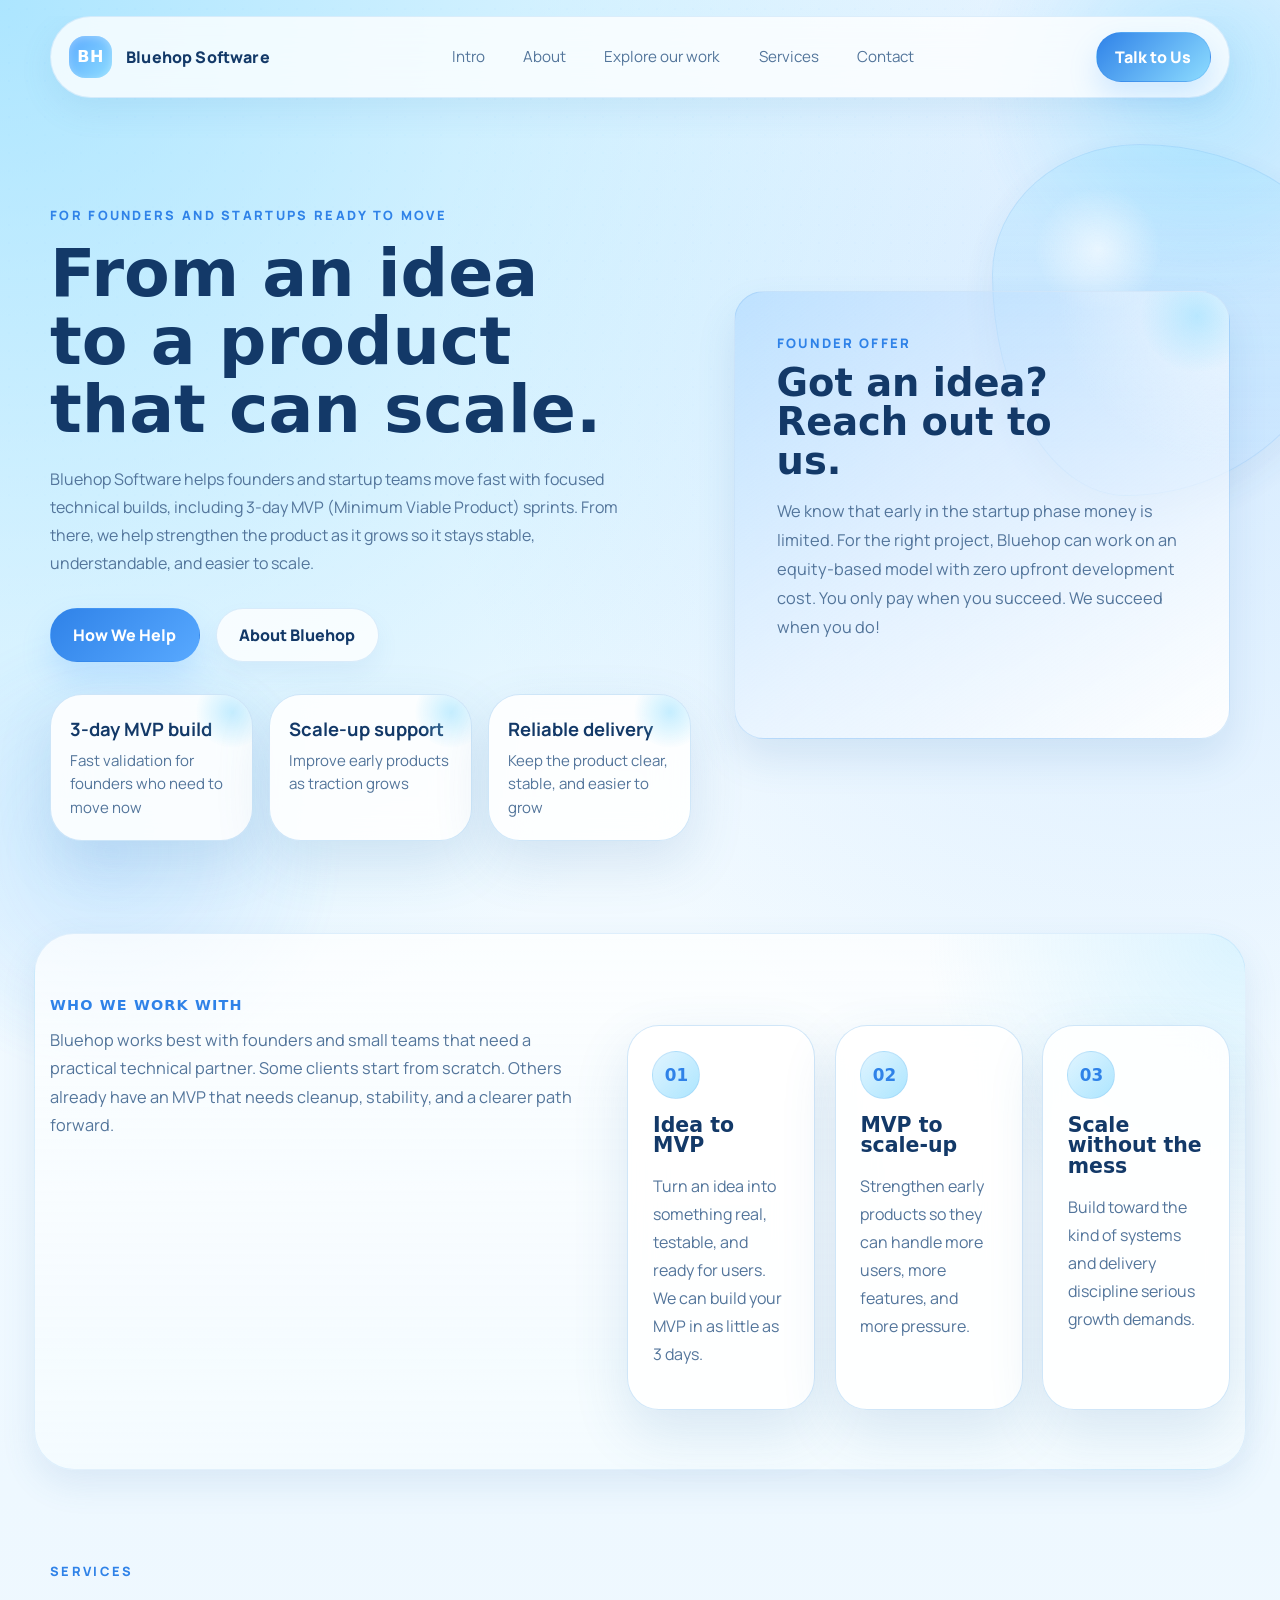
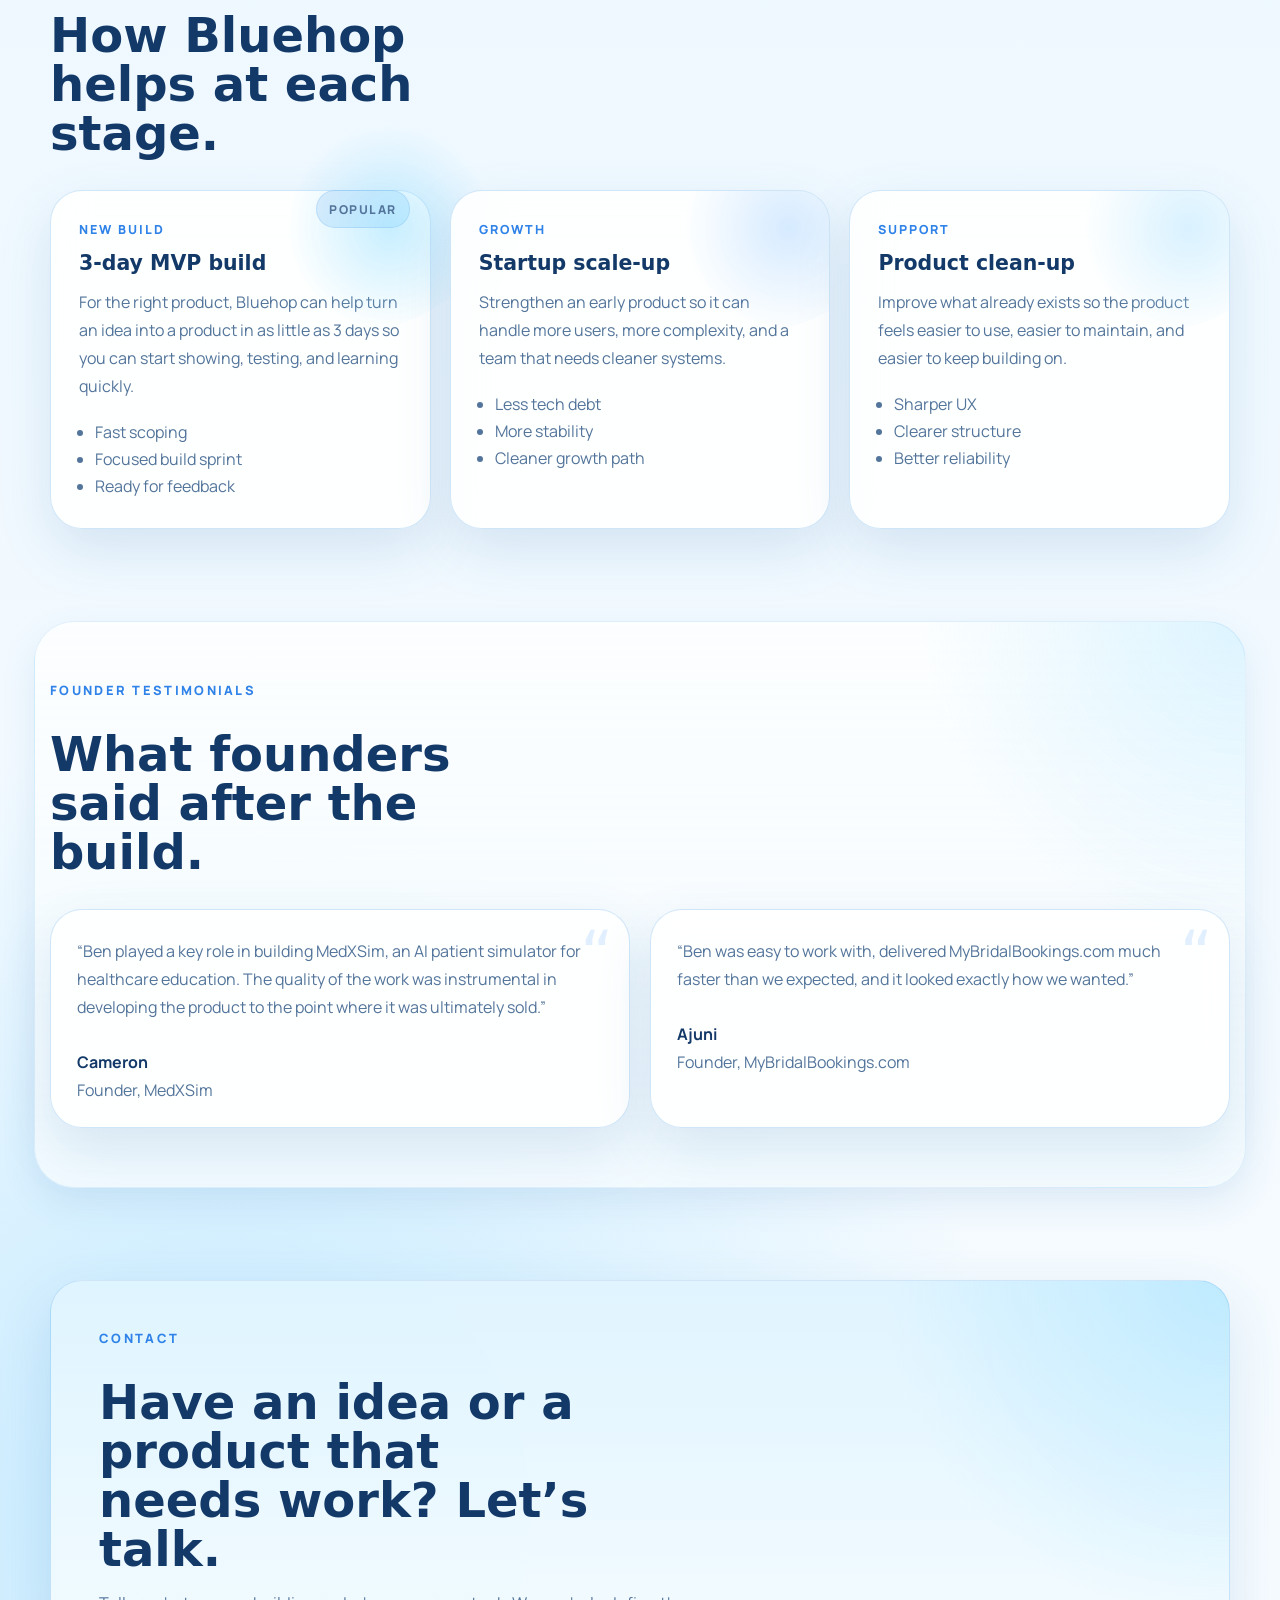
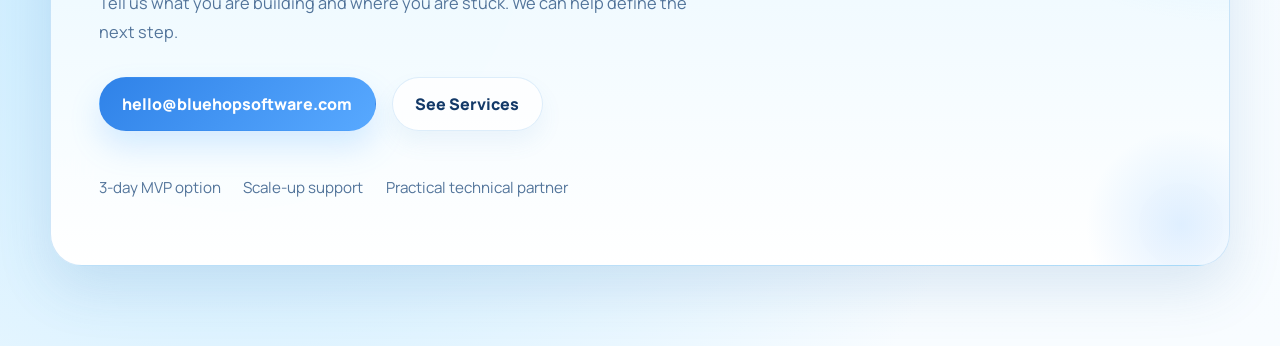
==== index.html @ 86c18bb5 "initial" ====
<!DOCTYPE html>
<html lang="en">
<head>
  <meta charset="UTF-8">
  <meta name="viewport" content="width=device-width, initial-scale=1.0">
  <title>Bluehop Software</title>
  <meta
    name="description"
    content="Bluehop Software builds rapid MVPs, including 3-day MVP builds, and scales startup technology into reliable enterprise products."
  >
  <link rel="preconnect" href="https://fonts.googleapis.com">
  <link rel="preconnect" href="https://fonts.gstatic.com" crossorigin>
  <link
    href="https://fonts.googleapis.com/css2?family=Fredoka:wght@500;600;700&family=Manrope:wght@400;500;600;700;800&display=swap"
    rel="stylesheet"
  >
  <link rel="stylesheet" href="styles.css">
</head>
<body>
  <div class="page-shell">
    <div class="bg-orb bg-orb-a"></div>
    <div class="bg-orb bg-orb-b"></div>
    <div class="bg-grid"></div>

    <header class="site-header">
      <a class="brand" href="index.html#intro" aria-label="Bluehop Software home">
        <span class="brand-mark">BH</span>
        <span class="brand-text">Bluehop Software</span>
      </a>

      <nav class="site-nav" aria-label="Primary">
        <a href="#intro">Intro</a>
        <a href="#about">About</a>
        <a href="testimonials.html">Explore our work</a>
        <a href="#projects">Services</a>
        <a href="#contact">Contact</a>
      </nav>

      <a class="header-cta" href="#contact">Talk to Us</a>
    </header>

    <main>
      <section class="hero section reveal" id="intro">
        <div class="hero-copy">
          <p class="eyebrow">For founders and startups ready to move</p>
          <h1>From an idea to a product that can scale.</h1>
          <p class="hero-text">
            Bluehop Software helps founders and startup teams move fast with focused technical builds,
            including 3-day MVP (Minimum Viable Product) sprints. From there, we help strengthen the
            product as it grows so it stays stable, understandable, and easier to scale.
          </p>

          <div class="hero-actions">
            <a class="button button-primary" href="#projects">How We Help</a>
            <a class="button button-secondary" href="#about">About Bluehop</a>
          </div>

          <div class="hero-metrics" aria-label="Bluehop Software highlights">
            <article>
              <strong>3-day MVP build</strong>
              <span>Fast validation for founders who need to move now</span>
            </article>
            <article>
              <strong>Scale-up support</strong>
              <span>Improve early products as traction grows</span>
            </article>
            <article>
              <strong>Reliable delivery</strong>
              <span>Keep the product clear, stable, and easier to grow</span>
            </article>
          </div>
        </div>

        <div class="hero-panel">
          <aside class="contact-offer hero-offer" aria-label="Founder offer">
            <p class="contact-offer-label">Founder offer</p>
            <h3>Got an idea? Reach out to us.</h3>
            <p class="contact-offer-copy">
              We know that early in the startup phase money is limited. For the right project,
              Bluehop can work on an equity-based model with zero upfront development cost. You
              only pay when you succeed. We succeed when you do!
            </p>
          </aside>
        </div>
      </section>

      <section class="section section-surface reveal" id="about">
        <div class="about-layout">
          <div class="about-copy">
            <p class="about-mini-heading">Who we work with</p>
            <p class="section-copy">
              Bluehop works best with founders and small teams that need a practical technical
              partner. Some clients start from scratch. Others already have an MVP that needs
              cleanup, stability, and a clearer path forward.
            </p>
          </div>

          <div class="about-points">
            <article>
              <span>01</span>
              <h3>Idea to MVP</h3>
              <p>Turn an idea into something real, testable, and ready for users. We can build your MVP in as little as 3 days.</p>
            </article>
            <article>
              <span>02</span>
              <h3>MVP to scale-up</h3>
              <p>Strengthen early products so they can handle more users, more features, and more pressure.</p>
            </article>
            <article>
              <span>03</span>
              <h3>Scale without the mess</h3>
              <p>Build toward the kind of systems and delivery discipline serious growth demands.</p>
            </article>
          </div>
        </div>
      </section>

      <section class="section reveal" id="projects">
        <div class="section-heading">
          <p class="eyebrow">Services</p>
          <h2>How Bluehop helps at each stage.</h2>
        </div>

        <div class="project-grid">
          <article class="project-card project-card-featured">
            <div class="project-accent"></div>
            <p class="service-badge">Popular</p>
            <p class="project-tag">New Build</p>
            <h3>3-day MVP build</h3>
            <p>
              For the right product, Bluehop can help turn an idea into a product in as little as
              3 days so you can start showing, testing, and learning quickly.
            </p>
            <ul>
              <li>Fast scoping</li>
              <li>Focused build sprint</li>
              <li>Ready for feedback</li>
            </ul>
          </article>

          <article class="project-card">
            <div class="project-accent accent-alt"></div>
            <p class="project-tag">Growth</p>
            <h3>Startup scale-up</h3>
            <p>
              Strengthen an early product so it can handle more users, more complexity, and a team
              that needs cleaner systems.
            </p>
            <ul>
              <li>Less tech debt</li>
              <li>More stability</li>
              <li>Cleaner growth path</li>
            </ul>
          </article>

          <article class="project-card">
            <div class="project-accent accent-warm"></div>
            <p class="project-tag">Support</p>
            <h3>Product clean-up</h3>
            <p>
              Improve what already exists so the product feels easier to use, easier to maintain,
              and easier to keep building on.
            </p>
            <ul>
              <li>Sharper UX</li>
              <li>Clearer structure</li>
              <li>Better reliability</li>
            </ul>
          </article>
        </div>
      </section>

      <section class="section section-surface reveal">
        <div class="section-heading">
          <p class="eyebrow">Founder Testimonials</p>
          <h2>What founders said after the build.</h2>
        </div>

        <div class="testimonial-grid testimonial-grid-two">
          <article class="testimonial-card">
            <p>
              “Ben played a key role in building MedXSim, an AI patient simulator for healthcare education. The quality of the work was instrumental in developing the product to the point where it was ultimately sold.”
            </p>
            <div>
              <strong>Cameron</strong>
              <span>Founder, MedXSim</span>
            </div>
          </article>

          <article class="testimonial-card">
            <p>
              “Ben was easy to work with, delivered MyBridalBookings.com much faster than we
              expected, and it looked exactly how we wanted.”
            </p>
            <div>
              <strong>Ajuni</strong>
              <span>Founder, MyBridalBookings.com</span>
            </div>
          </article>
        </div>
      </section>

      <section class="section contact-section reveal" id="contact">
        <div class="contact-panel">
          <div class="section-heading">
            <p class="eyebrow">Contact</p>
            <h2>Have an idea or a product that needs work? Let’s talk.</h2>
            <p class="section-copy">
              Tell us what you are building and where you are stuck. We can help define the next
              step.
            </p>
          </div>

          <div class="contact-actions">
            <a class="button button-primary" href="mailto:hello@bluehopsoftware.com">hello@bluehopsoftware.com</a>
            <a class="button button-secondary" href="#projects">See Services</a>
          </div>

          <div class="contact-meta">
            <p>3-day MVP option</p>
            <p>Scale-up support</p>
            <p>Practical technical partner</p>
          </div>
        </div>
      </section>

    </main>
  </div>

  <script src="script.js"></script>
</body>
</html>
---- styles.css ----
:root {
  --bg: #f4fbff;
  --bg-soft: #e9f6ff;
  --bg-deep: #d7eeff;
  --surface: rgba(255, 255, 255, 0.88);
  --surface-strong: rgba(255, 255, 255, 0.96);
  --surface-border: rgba(119, 181, 235, 0.34);
  --text: #14375f;
  --heading: #133968;
  --muted: #53759b;
  --blue: #58a9ff;
  --blue-strong: #2f82e8;
  --cyan: #8ddcff;
  --sky: #dff4ff;
  --cloud: #fafdff;
  --shadow: 0 22px 54px rgba(64, 125, 181, 0.16);
  --shadow-soft: 0 14px 34px rgba(64, 125, 181, 0.12);
  --radius: 32px;
  --max-width: 1180px;
}

* {
  box-sizing: border-box;
}

html {
  scroll-behavior: smooth;
}

body {
  margin: 0;
  min-width: 320px;
  font-family: "Manrope", sans-serif;
  color: var(--text);
  background:
    radial-gradient(circle at top left, rgba(141, 220, 255, 0.7), transparent 28%),
    radial-gradient(circle at 92% 10%, rgba(88, 169, 255, 0.2), transparent 22%),
    radial-gradient(circle at 18% 88%, rgba(188, 231, 255, 0.9), transparent 24%),
    linear-gradient(180deg, #f7fcff 0%, #eef8ff 42%, #f8fcff 100%);
}

body::before {
  content: "";
  position: fixed;
  inset: 0;
  background-image: radial-gradient(rgba(88, 169, 255, 0.16) 1px, transparent 1px);
  background-size: 18px 18px;
  -webkit-mask-image: linear-gradient(180deg, rgba(0, 0, 0, 0.34), transparent 82%);
  mask-image: linear-gradient(180deg, rgba(0, 0, 0, 0.34), transparent 82%);
  pointer-events: none;
  opacity: 0.45;
}

a {
  color: inherit;
  text-decoration: none;
}

img {
  display: block;
  max-width: 100%;
}

.page-shell {
  position: relative;
  overflow: clip;
}

.bg-orb {
  position: fixed;
  width: 30rem;
  height: 30rem;
  border-radius: 50%;
  filter: blur(8px);
  pointer-events: none;
  opacity: 0.65;
}

.bg-orb-a {
  top: -10rem;
  right: -10rem;
  background: radial-gradient(circle, rgba(141, 220, 255, 0.8), transparent 66%);
}

.bg-orb-b {
  bottom: -12rem;
  left: -8rem;
  background: radial-gradient(circle, rgba(88, 169, 255, 0.28), transparent 68%);
}

.bg-grid {
  position: fixed;
  right: -5vw;
  top: 16vh;
  width: 22rem;
  height: 22rem;
  border-radius: 42% 58% 62% 38% / 37% 41% 59% 63%;
  background:
    radial-gradient(circle at 30% 30%, rgba(255, 255, 255, 0.72), transparent 18%),
    linear-gradient(180deg, rgba(141, 220, 255, 0.34), rgba(88, 169, 255, 0.12));
  border: 1px solid rgba(119, 181, 235, 0.28);
  box-shadow: var(--shadow-soft);
  pointer-events: none;
  opacity: 0.8;
}

.site-header {
  position: sticky;
  top: 0;
  z-index: 20;
  display: flex;
  align-items: center;
  justify-content: space-between;
  gap: 1rem;
  width: min(calc(100% - 2rem), var(--max-width));
  margin: 1rem auto 0;
  padding: 0.95rem 1.15rem;
  background: rgba(255, 255, 255, 0.78);
  border: 1px solid rgba(119, 181, 235, 0.22);
  border-radius: 999px;
  -webkit-backdrop-filter: blur(18px);
  backdrop-filter: blur(18px);
  box-shadow: 0 12px 32px rgba(82, 144, 199, 0.12);
}

.brand {
  display: inline-flex;
  align-items: center;
  gap: 0.9rem;
  min-width: 0;
}

.brand-mark {
  display: inline-grid;
  place-items: center;
  width: 2.65rem;
  height: 2.65rem;
  border-radius: 1rem;
  font-family: ui-sans-serif, system-ui, -apple-system, Segoe UI, Roboto, Helvetica, Arial, sans-serif;
  font-weight: 700;
  letter-spacing: 0.04em;
  color: #fff;
  background: linear-gradient(135deg, var(--blue), var(--cyan));
  box-shadow: inset 0 2px 8px rgba(255, 255, 255, 0.34);
}

.brand-text {
  font-weight: 800;
  color: var(--heading);
  letter-spacing: 0.01em;
}

.site-nav {
  display: flex;
  align-items: center;
  gap: 0.7rem;
  color: var(--muted);
  font-size: 0.95rem;
}

.site-nav a {
  padding: 0.65rem 0.85rem;
  border-radius: 999px;
  transition:
    background 180ms ease,
    color 180ms ease,
    transform 180ms ease;
}

.site-nav a:hover,
.site-nav a.is-active,
.site-nav a:focus-visible {
  color: var(--heading);
  background: rgba(223, 244, 255, 0.92);
  transform: translateY(-1px);
}

.header-cta,
.button {
  display: inline-flex;
  align-items: center;
  justify-content: center;
  gap: 0.5rem;
  border-radius: 999px;
  font-weight: 800;
  transition:
    transform 180ms ease,
    border-color 180ms ease,
    background 180ms ease,
    color 180ms ease,
    box-shadow 180ms ease;
}

.header-cta {
  min-height: 2.95rem;
  padding: 0.8rem 1.15rem;
  color: #fff;
  background: linear-gradient(135deg, var(--blue-strong), var(--cyan));
  border: 1px solid rgba(47, 130, 232, 0.2);
  box-shadow: 0 14px 28px rgba(88, 169, 255, 0.22);
}

.header-cta:hover,
.button:hover,
.header-cta:focus-visible,
.button:focus-visible {
  transform: translateY(-2px);
}

main {
  width: min(calc(100% - 2rem), var(--max-width));
  margin: 0 auto;
  padding: 2rem 0 5rem;
}

.section {
  padding: 4.75rem 0;
}

.section-surface {
  position: relative;
  isolation: isolate;
}

.section-surface::before {
  content: "";
  position: absolute;
  inset: 1rem -1rem;
  z-index: -1;
  border-radius: calc(var(--radius) + 8px);
  background:
    radial-gradient(circle at top right, rgba(141, 220, 255, 0.28), transparent 24%),
    linear-gradient(180deg, rgba(255, 255, 255, 0.72), rgba(244, 251, 255, 0.92));
  border: 1px solid rgba(119, 181, 235, 0.18);
  box-shadow: var(--shadow-soft);
}

.hero {
  display: grid;
  grid-template-columns: minmax(0, 1.12fr) minmax(300px, 0.88fr);
  gap: 2.25rem;
  align-items: center;
}

.eyebrow {
  margin: 0 0 1rem;
  color: var(--blue-strong);
  text-transform: uppercase;
  letter-spacing: 0.18em;
  font-size: 0.8rem;
  font-weight: 800;
}

h1,
h2,
h3 {
  margin: 0;
  font-family: ui-sans-serif, system-ui, -apple-system, Segoe UI, Roboto, Helvetica, Arial, sans-serif;
  color: var(--heading);
  line-height: 1.02;
}

h1 {
  max-width: 12ch;
  font-size: clamp(2.35rem, 5.2vw, 4.35rem);
}

h2 {
  max-width: 15ch;
  font-size: clamp(1.8rem, 3.8vw, 3rem);
}

h3 {
  font-size: 1.28rem;
}

.hero-text,
.section-copy,
.project-card p,
.testimonial-card p,
.about-points p,
.contact-meta p {
  color: var(--muted);
  line-height: 1.75;
}

.hero-text {
  max-width: 60ch;
  margin: 1.35rem 0 0;
  font-size: 1rem;
}

.section-copy {
  max-width: 60ch;
  margin: 0;
  font-size: 1.02rem;
}

.hero-actions,
.contact-actions {
  display: flex;
  flex-wrap: wrap;
  gap: 1rem;
  margin-top: 1.9rem;
}

.button {
  min-height: 3.35rem;
  padding: 0.95rem 1.4rem;
  border: 1px solid transparent;
}

.button-primary {
  color: #fff;
  background: linear-gradient(135deg, var(--blue-strong), var(--blue));
  box-shadow: 0 16px 30px rgba(88, 169, 255, 0.22);
}

.button-secondary {
  color: var(--heading);
  border-color: rgba(119, 181, 235, 0.24);
  background: rgba(255, 255, 255, 0.78);
  box-shadow: 0 12px 22px rgba(82, 144, 199, 0.08);
}

.hero-metrics {
  display: grid;
  grid-template-columns: repeat(3, minmax(0, 1fr));
  gap: 1rem;
  margin-top: 2rem;
}

.hero-metrics article,
.project-card,
.testimonial-card,
.about-points article,
.contact-panel {
  background: var(--surface);
  border: 1px solid var(--surface-border);
  border-radius: var(--radius);
  -webkit-backdrop-filter: blur(18px);
  backdrop-filter: blur(18px);
  box-shadow: var(--shadow);
}

.hero-metrics article {
  position: relative;
  padding: 1.3rem 1.2rem;
  overflow: hidden;
}

.hero-metrics article::before {
  content: "";
  position: absolute;
  top: -1.2rem;
  right: -1rem;
  width: 4.5rem;
  height: 4.5rem;
  border-radius: 50%;
  background: radial-gradient(circle, rgba(141, 220, 255, 0.5), transparent 72%);
}

.hero-metrics strong {
  display: block;
  margin-bottom: 0.45rem;
  color: var(--heading);
  font-size: 1.15rem;
}

.hero-metrics span {
  position: relative;
  z-index: 1;
  color: var(--muted);
  font-size: 0.94rem;
  line-height: 1.55;
}

.hero-panel {
  position: relative;
  display: grid;
  align-items: center;
}

.project-tag {
  margin: 0 0 0.7rem;
  color: var(--blue-strong);
  font-size: 0.78rem;
  font-weight: 800;
  letter-spacing: 0.16em;
  text-transform: uppercase;
}

.service-badge {
  position: absolute;
  top: -0.95rem;
  right: 1.2rem;
  z-index: 2;
  display: inline-flex;
  align-items: center;
  padding: 0.45rem 0.8rem;
  border-radius: 999px;
  background: linear-gradient(135deg, rgba(47, 130, 232, 0.14), rgba(141, 220, 255, 0.34));
  border: 1px solid rgba(119, 181, 235, 0.28);
  color: var(--blue-strong);
  font-size: 0.76rem;
  font-weight: 800;
  letter-spacing: 0.12em;
  text-transform: uppercase;
}

.section-heading {
  display: grid;
  gap: 0.95rem;
}

.subpage-hero {
  min-height: auto;
  padding-top: 4.5rem;
}

.sector-grid,
.testimonial-grid,
.project-grid,
.about-points {
  display: grid;
  gap: 1.2rem;
  margin-top: 2rem;
}

.sector-grid {
  grid-template-columns: repeat(2, minmax(0, 1fr));
}

.testimonial-grid {
  grid-template-columns: repeat(3, minmax(0, 1fr));
}

.testimonial-grid-two {
  grid-template-columns: repeat(2, minmax(0, 1fr));
}

.sector-card,
.testimonial-card {
  position: relative;
  padding: 1.65rem;
  min-height: 100%;
}

.sector-card {
  background: var(--surface);
  border: 1px solid var(--surface-border);
  border-radius: var(--radius);
  -webkit-backdrop-filter: blur(18px);
  backdrop-filter: blur(18px);
  box-shadow: var(--shadow);
}

.sector-card p {
  margin: 0.85rem 0 0;
  color: var(--muted);
  line-height: 1.7;
}

.sector-card h3 {
  color: var(--heading);
}

.h1_t {
  margin: 0;
  max-width: none;
  font-family: ui-sans-serif, system-ui, -apple-system, Segoe UI, Roboto, Helvetica, Arial, sans-serif;
  color: var(--heading);
  line-height: 1.02;
}

.testimonial-card::before {
  content: "“";
  position: absolute;
  top: 0.75rem;
  right: 1rem;
  font-family: ui-sans-serif, system-ui, -apple-system, Segoe UI, Roboto, Helvetica, Arial, sans-serif;
  font-size: 4rem;
  line-height: 1;
  color: rgba(88, 169, 255, 0.18);
}

.testimonial-card.featured {
  background:
    radial-gradient(circle at top right, rgba(141, 220, 255, 0.3), transparent 28%),
    linear-gradient(180deg, rgba(223, 244, 255, 0.96), rgba(255, 255, 255, 0.96));
}

.testimonial-card p {
  margin: 0 0 1.9rem;
  font-size: 1rem;
}

.testimonial-card strong,
.project-card h3,
.about-points h3 {
  display: block;
  margin-bottom: 0.35rem;
  color: var(--heading);
}

.testimonial-card span {
  color: var(--muted);
}

.project-grid {
  grid-template-columns: repeat(3, minmax(0, 1fr));
}

.partner-cloud {
  display: flex;
  flex-wrap: wrap;
  gap: 0.9rem;
  margin-top: 2rem;
}

.partner-chip {
  display: inline-flex;
  align-items: center;
  min-height: 3rem;
  padding: 0.85rem 1.1rem;
  border-radius: 999px;
  background: rgba(255, 255, 255, 0.92);
  border: 1px solid rgba(119, 181, 235, 0.22);
  box-shadow: var(--shadow-soft);
  color: var(--heading);
  font-weight: 700;
}

.project-card {
  position: relative;
  padding: 1.75rem;
  overflow: hidden;
  transition:
    transform 220ms ease,
  box-shadow 220ms ease;
}

.project-card-featured {
  overflow: visible;
}

.project-card:hover {
  transform: translateY(-4px);
  box-shadow: 0 28px 56px rgba(64, 125, 181, 0.18);
}

.project-accent {
  position: absolute;
  inset: -20% auto auto 62%;
  width: 13rem;
  height: 13rem;
  border-radius: 46% 54% 69% 31% / 41% 39% 61% 59%;
  background: radial-gradient(circle, rgba(141, 220, 255, 0.48), transparent 70%);
  pointer-events: none;
}

.project-accent.accent-alt {
  background: radial-gradient(circle, rgba(88, 169, 255, 0.24), transparent 72%);
}

.project-accent.accent-warm {
  background: radial-gradient(circle, rgba(188, 231, 255, 0.56), transparent 72%);
}

.project-card p {
  margin: 0.9rem 0 0;
}

.project-card .project-tag {
  margin: 0 0 0.75rem;
  color: var(--blue-strong);
}

.project-card ul {
  margin: 1.15rem 0 0;
  padding-left: 1rem;
  color: var(--muted);
  line-height: 1.7;
}

.about-layout {
  display: grid;
  grid-template-columns: minmax(0, 0.95fr) minmax(0, 1.05fr);
  gap: 2rem;
  align-items: start;
}

.about-copy {
  padding-top: 0.25rem;
}

.about-mini-heading {
  margin: 0 0 0.8rem;
  font-family: ui-sans-serif, system-ui, -apple-system, Segoe UI, Roboto, Helvetica, Arial, sans-serif;
  font-size: 0.9rem;
  font-weight: 600;
  letter-spacing: 0.08em;
  text-transform: uppercase;
  color: var(--blue-strong);
}

.about-points {
  grid-template-columns: repeat(3, minmax(0, 1fr));
}

.about-points article {
  padding: 1.55rem;
}

.about-points span {
  display: inline-grid;
  place-items: center;
  width: 3rem;
  height: 3rem;
  margin-bottom: 1rem;
  border-radius: 50%;
  background: linear-gradient(135deg, rgba(223, 244, 255, 0.96), rgba(141, 220, 255, 0.72));
  border: 1px solid rgba(119, 181, 235, 0.24);
  color: var(--blue-strong);
  font-family: ui-sans-serif, system-ui, -apple-system, Segoe UI, Roboto, Helvetica, Arial, sans-serif;
  font-size: 1.05rem;
  font-weight: 700;
}

.contact-section {
  padding-bottom: 0;
}

.contact-panel {
  position: relative;
  padding: clamp(1.8rem, 4vw, 3rem);
  overflow: hidden;
  background:
    radial-gradient(circle at top right, rgba(141, 220, 255, 0.4), transparent 26%),
    linear-gradient(180deg, rgba(223, 244, 255, 0.98), rgba(255, 255, 255, 0.98));
}

.contact-panel::after {
  content: "";
  position: absolute;
  right: -3rem;
  bottom: -3.5rem;
  width: 12rem;
  height: 12rem;
  border-radius: 50%;
  background: radial-gradient(circle, rgba(88, 169, 255, 0.18), transparent 70%);
  pointer-events: none;
}

.contact-offer {
  position: relative;
  padding: 1.45rem;
  border-radius: 30px;
  background:
    radial-gradient(circle at top right, rgba(255, 255, 255, 0.55), transparent 26%),
    linear-gradient(145deg, rgba(88, 169, 255, 0.2), rgba(255, 255, 255, 0.94));
  border: 1px solid rgba(119, 181, 235, 0.28);
  box-shadow: 0 20px 38px rgba(64, 125, 181, 0.14);
  overflow: hidden;
  animation: offerFloat 4.8s ease-in-out infinite;
}

.hero-offer {
  width: 100%;
  max-width: 31rem;
  min-height: 28rem;
  margin: 0 0 1rem auto;
  padding: clamp(1.8rem, 4vw, 2.6rem);
  display: grid;
  align-content: start;
}

.contact-offer::before {
  content: "";
  position: absolute;
  top: -2rem;
  right: -1.5rem;
  width: 7rem;
  height: 7rem;
  border-radius: 50%;
  background: radial-gradient(circle, rgba(141, 220, 255, 0.5), transparent 72%);
}

.contact-offer-label {
  margin: 0 0 0.7rem;
  color: var(--blue-strong);
  font-size: 0.82rem;
  font-weight: 800;
  letter-spacing: 0.16em;
  text-transform: uppercase;
}

.contact-offer h3 {
  max-width: 11ch;
  margin-bottom: 1rem;
  font-size: clamp(1.8rem, 3.2vw, 2.4rem);
}

.contact-offer-copy {
  position: relative;
  margin: 0;
  color: var(--muted);
  font-size: 1.02rem;
  line-height: 1.78;
}

.contact-meta {
  display: flex;
  flex-wrap: wrap;
  gap: 1rem 1.4rem;
  margin-top: 1.8rem;
  color: var(--muted);
  font-size: 0.95rem;
}

@keyframes offerFloat {
  0%,
  100% {
    transform: translateY(0);
  }

  50% {
    transform: translateY(-6px);
  }
}

.reveal {
  opacity: 0;
  transform: translateY(22px);
  transition:
    opacity 650ms ease,
    transform 650ms ease;
}

.reveal.is-visible {
  opacity: 1;
  transform: translateY(0);
}

@media (max-width: 1080px) {
  .site-header {
    border-radius: 30px;
    flex-wrap: wrap;
  }

  .header-cta {
    display: none;
  }

  .site-nav {
    order: 3;
    width: 100%;
    overflow-x: auto;
    padding-bottom: 0.2rem;
    white-space: nowrap;
  }

  .hero,
  .about-layout,
  .sector-grid,
  .testimonial-grid,
  .project-grid,
  .about-points {
    grid-template-columns: 1fr;
  }

  .hero {
    min-height: auto;
    padding-top: 2rem;
  }

  .hero-panel {
    max-width: 42rem;
    padding-left: 0;
  }

  .testimonial-card.featured {
    transform: none;
  }

  h1,
  h2 {
    max-width: none;
  }
}

@media (max-width: 720px) {
  main {
    width: min(calc(100% - 1.2rem), var(--max-width));
    padding-top: 1rem;
  }

  .site-header {
    width: min(calc(100% - 1.2rem), var(--max-width));
    padding: 0.9rem 1rem;
  }

  .site-nav {
    font-size: 0.88rem;
    gap: 0.45rem;
  }

  .brand-text {
    font-size: 0.95rem;
  }

  .section {
    padding: 3.8rem 0;
  }

  .contact-meta {
    display: grid;
    grid-template-columns: 1fr;
  }

  .hero-actions,
  .contact-actions {
    flex-direction: column;
  }

  .button {
    width: 100%;
  }

  .hero-offer {
    min-height: auto;
    margin-right: 0;
  }

  .bg-grid {
    opacity: 0.45;
    width: 14rem;
    height: 14rem;
  }

  .section-surface::before {
    inset: 0.3rem -0.1rem;
  }
}

@media (prefers-reduced-motion: reduce) {
  html {
    scroll-behavior: auto;
  }

  *,
  *::before,
  *::after {
    animation: none !important;
    transition: none !important;
  }

  .reveal {
    opacity: 1;
    transform: none;
  }
}
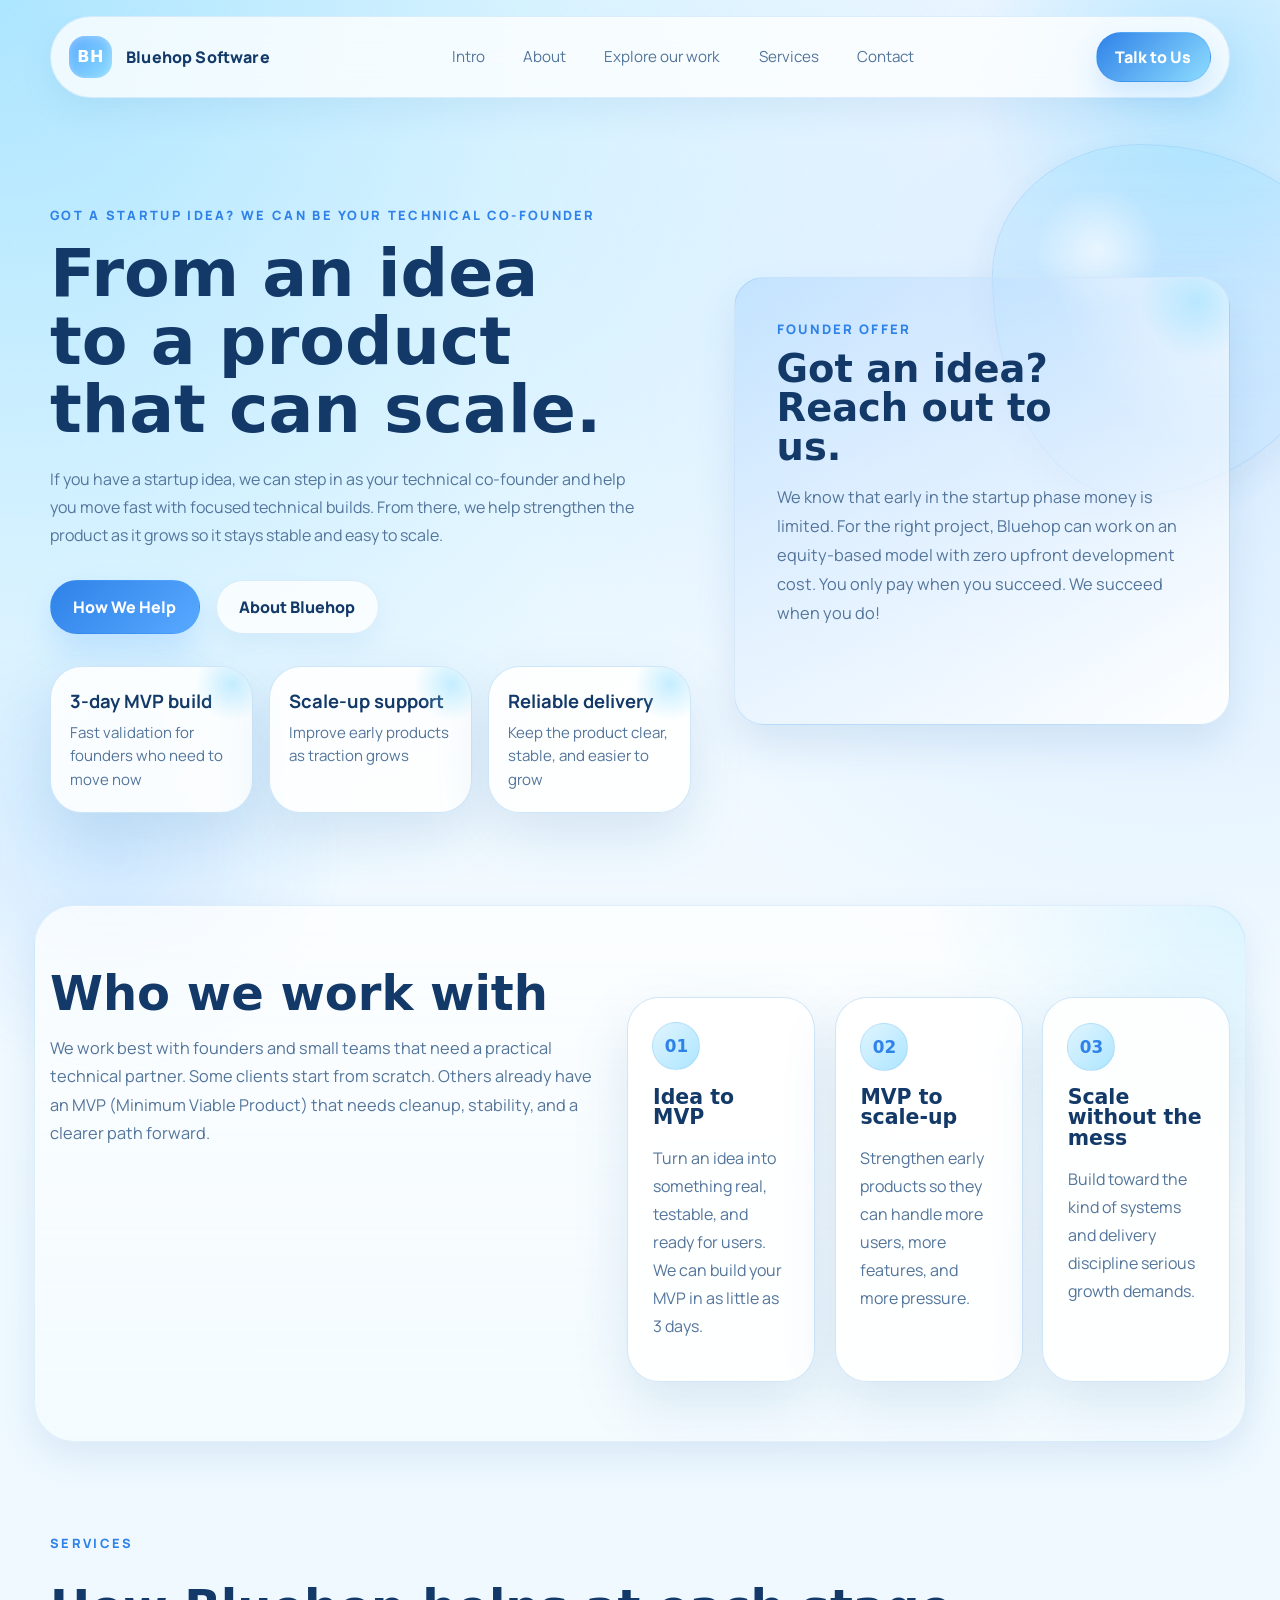
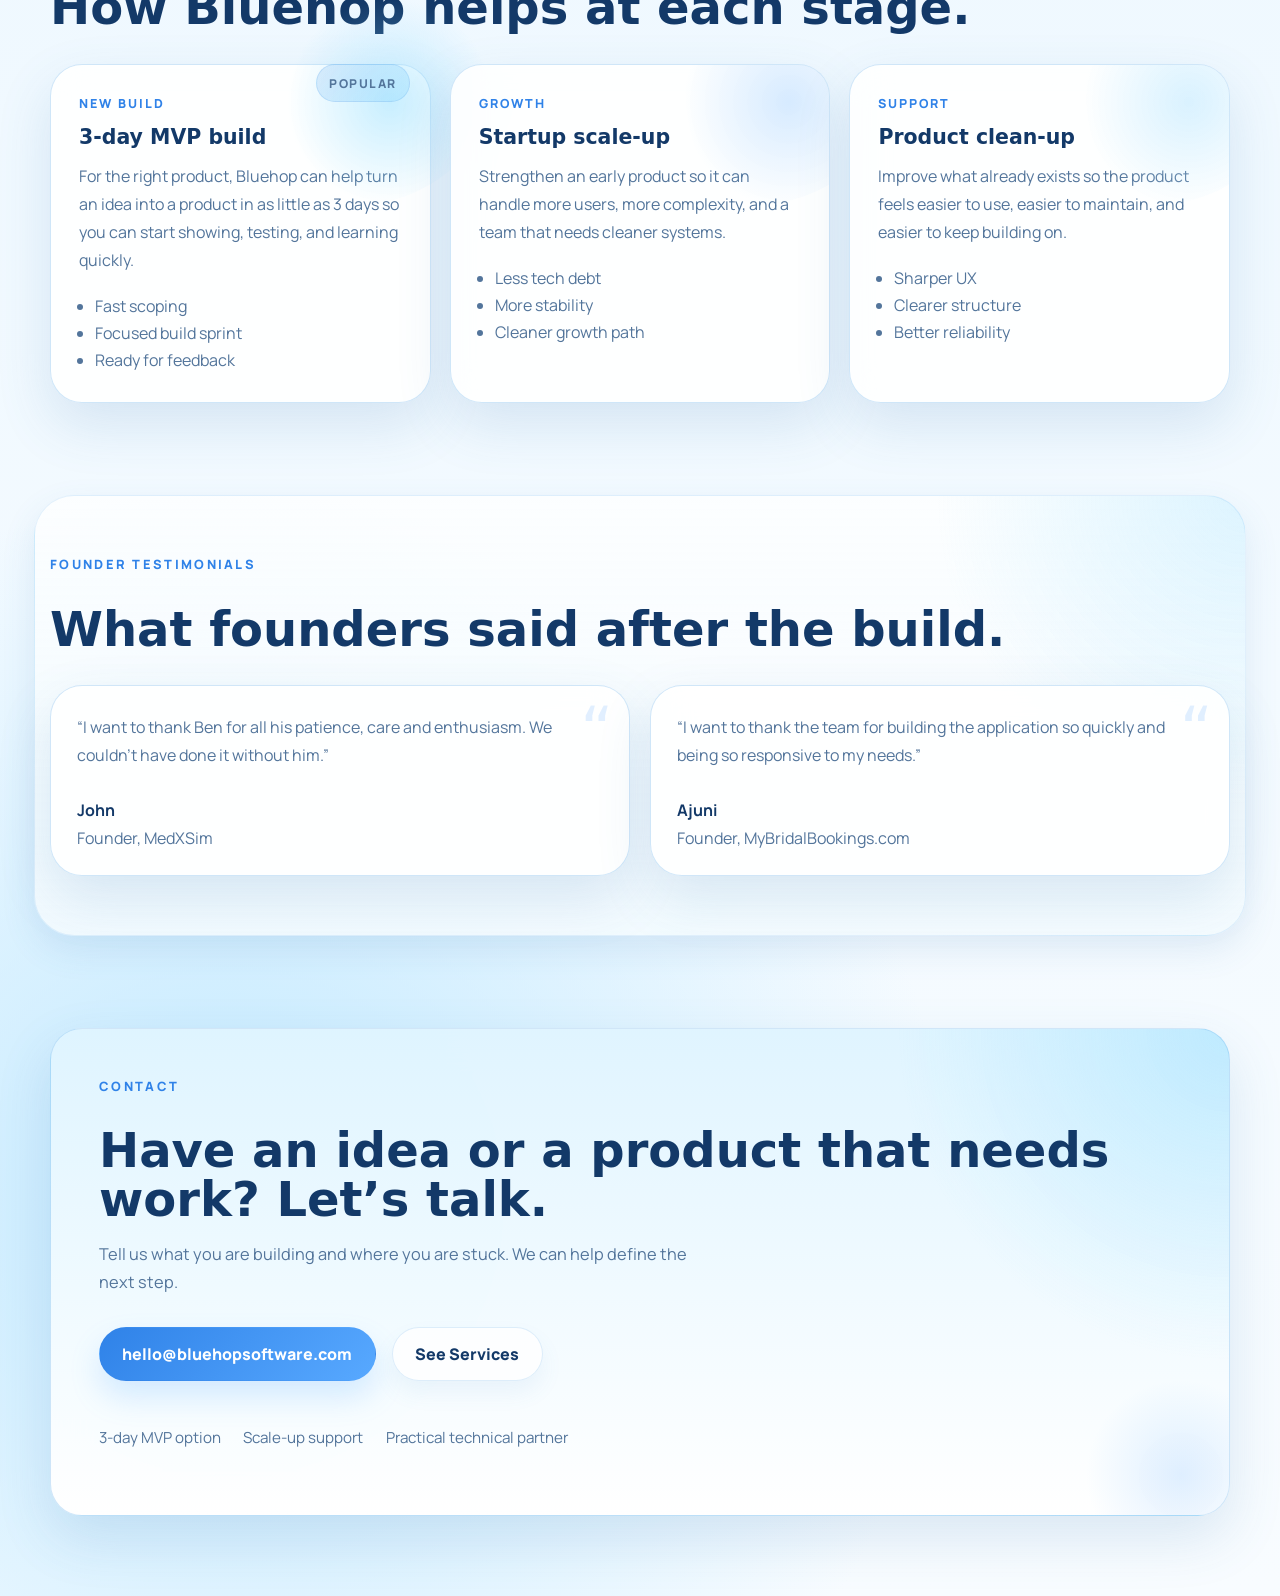
==== commit ef1a54f6: "new version" ====
--- a/index.html
+++ b/index.html
@@ -42,12 +42,12 @@
     <main>
       <section class="hero section reveal" id="intro">
         <div class="hero-copy">
-          <p class="eyebrow">For founders and startups ready to move</p>
+          <p class="eyebrow">Got a startup idea? We can be your technical co-founder</p>
           <h1>From an idea to a product that can scale.</h1>
           <p class="hero-text">
-            Bluehop Software helps founders and startup teams move fast with focused technical builds,
-            including 3-day MVP (Minimum Viable Product) sprints. From there, we help strengthen the
-            product as it grows so it stays stable, understandable, and easier to scale.
+            If you have a startup idea, we can step in as your technical co-founder and help
+            you move fast with focused technical builds. From there, we help strengthen the
+            product as it grows so it stays stable and easy to scale.
           </p>
 
           <div class="hero-actions">
@@ -87,10 +87,10 @@
       <section class="section section-surface reveal" id="about">
         <div class="about-layout">
           <div class="about-copy">
-            <p class="about-mini-heading">Who we work with</p>
+            <h2 class="h2_wide about-mini-heading">Who we work with</h2>
             <p class="section-copy">
-              Bluehop works best with founders and small teams that need a practical technical
-              partner. Some clients start from scratch. Others already have an MVP that needs
+              We work best with founders and small teams that need a practical technical
+              partner. Some clients start from scratch. Others already have an MVP (Minimum Viable Product) that needs
               cleanup, stability, and a clearer path forward.
             </p>
           </div>
@@ -118,7 +118,7 @@
       <section class="section reveal" id="projects">
         <div class="section-heading">
           <p class="eyebrow">Services</p>
-          <h2>How Bluehop helps at each stage.</h2>
+          <h2 class="h2_wide">How Bluehop helps at each stage.</h2>
         </div>
 
         <div class="project-grid">
@@ -173,24 +173,24 @@
       <section class="section section-surface reveal">
         <div class="section-heading">
           <p class="eyebrow">Founder Testimonials</p>
-          <h2>What founders said after the build.</h2>
+          <h2 class="h2_wide">What founders said after the build.</h2>
         </div>
 
         <div class="testimonial-grid testimonial-grid-two">
           <article class="testimonial-card">
             <p>
-              “Ben played a key role in building MedXSim, an AI patient simulator for healthcare education. The quality of the work was instrumental in developing the product to the point where it was ultimately sold.”
+              “I want to thank Ben for all his patience, care and enthusiasm.
+              We couldn't have done it without him.”
             </p>
             <div>
-              <strong>Cameron</strong>
+              <strong>John</strong>
               <span>Founder, MedXSim</span>
             </div>
           </article>
 
           <article class="testimonial-card">
             <p>
-              “Ben was easy to work with, delivered MyBridalBookings.com much faster than we
-              expected, and it looked exactly how we wanted.”
+              “I want to thank the team for building the application so quickly and being so responsive to my needs.”
             </p>
             <div>
               <strong>Ajuni</strong>
@@ -204,7 +204,7 @@
         <div class="contact-panel">
           <div class="section-heading">
             <p class="eyebrow">Contact</p>
-            <h2>Have an idea or a product that needs work? Let’s talk.</h2>
+            <h2 class="h2_wide">Have an idea or a product that needs work? Let’s talk.</h2>
             <p class="section-copy">
               Tell us what you are building and where you are stuck. We can help define the next
               step.
--- a/styles.css
+++ b/styles.css
@@ -473,6 +473,10 @@
   line-height: 1.02;
 }
 
+.h2_wide {
+  max-width: none;
+}
+
 .testimonial-card::before {
   content: "“";
   position: absolute;
@@ -595,13 +599,7 @@
 }
 
 .about-mini-heading {
-  margin: 0 0 0.8rem;
-  font-family: ui-sans-serif, system-ui, -apple-system, Segoe UI, Roboto, Helvetica, Arial, sans-serif;
-  font-size: 0.9rem;
-  font-weight: 600;
-  letter-spacing: 0.08em;
-  text-transform: uppercase;
-  color: var(--blue-strong);
+  margin: 0 0 1rem;
 }
 
 .about-points {
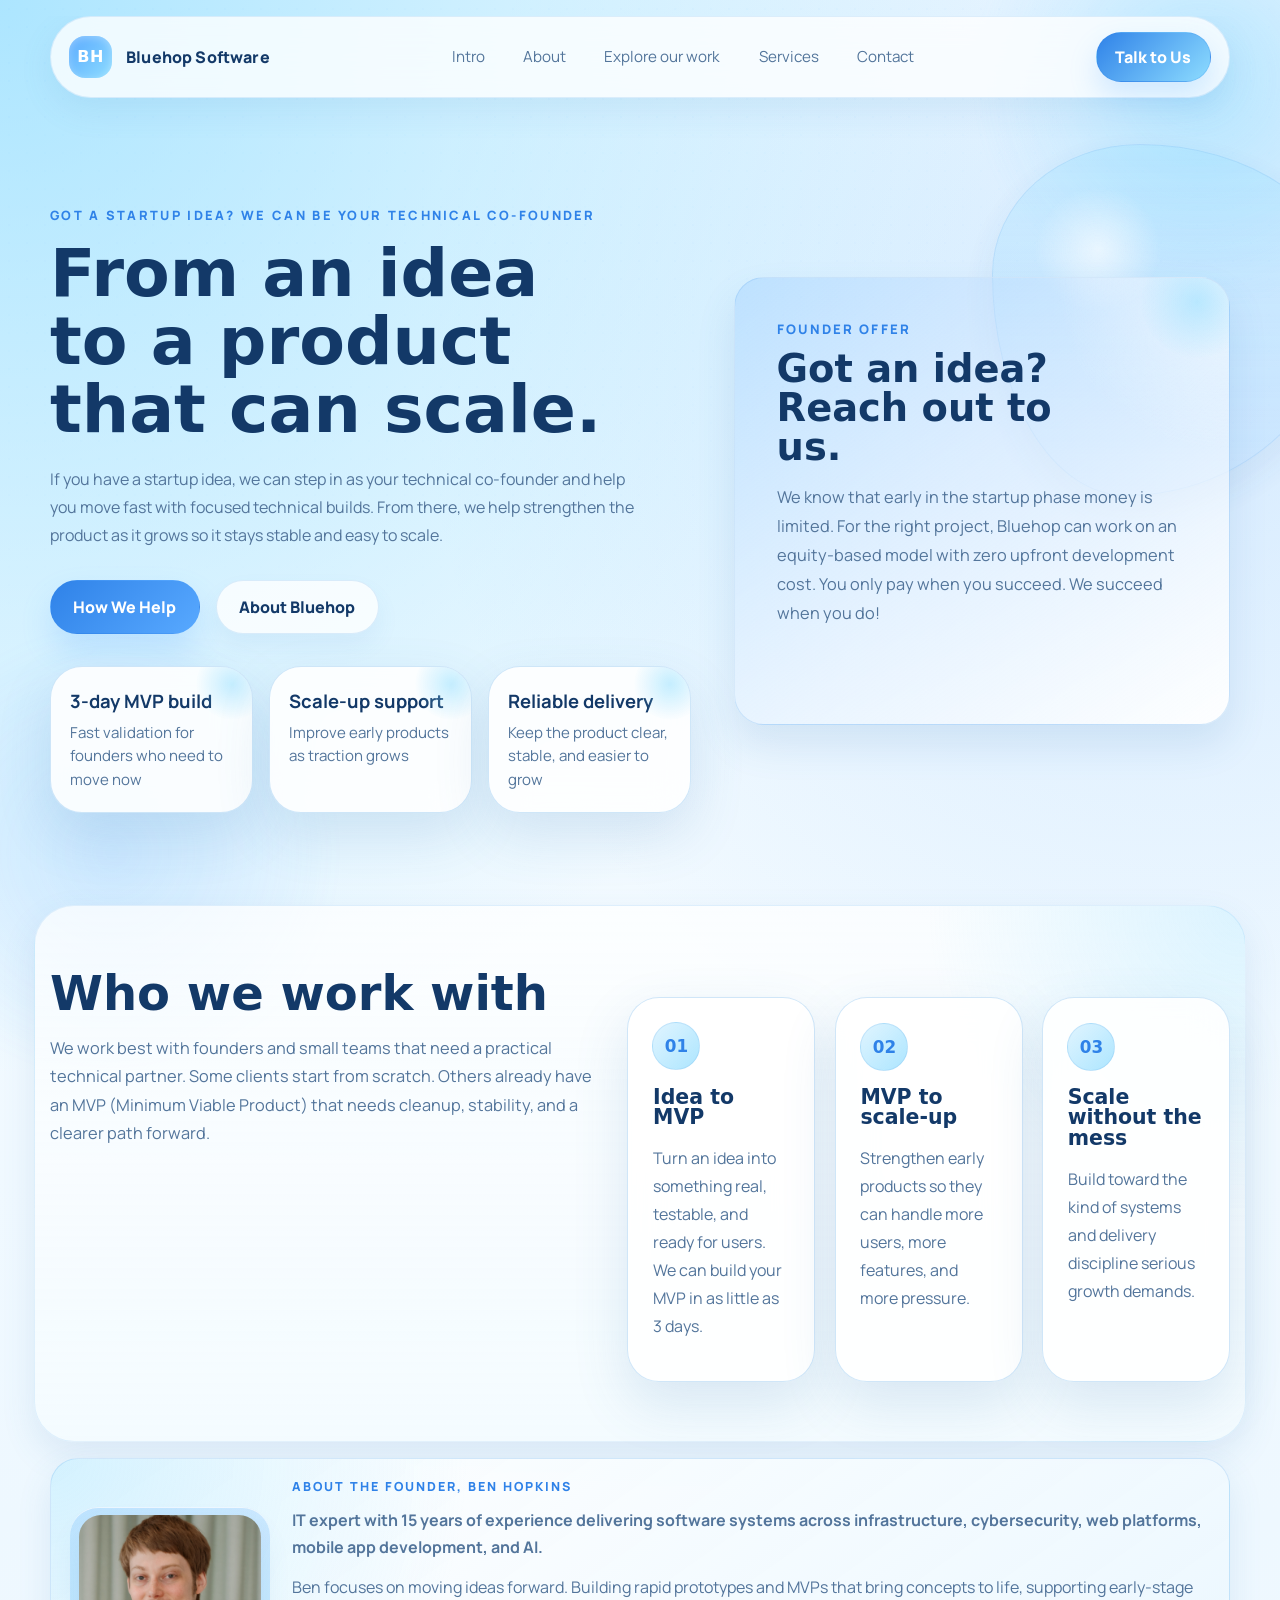
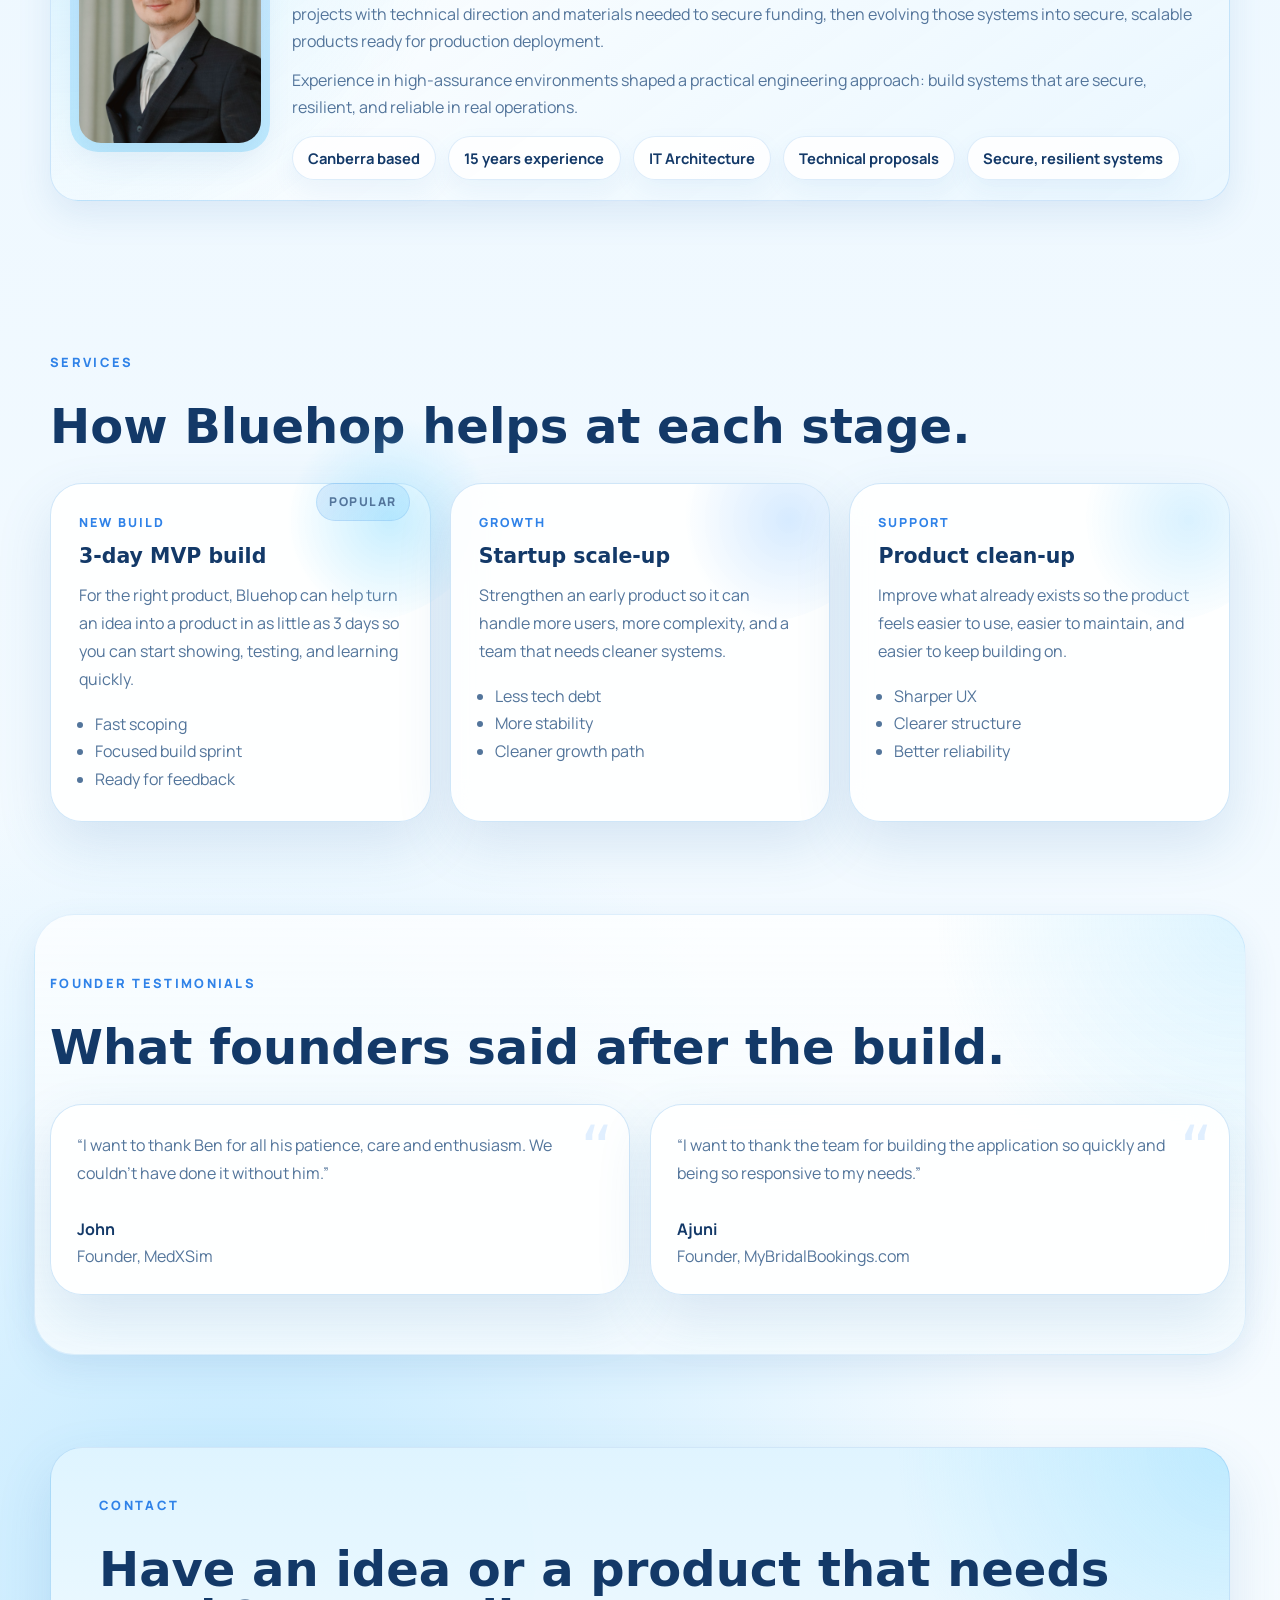
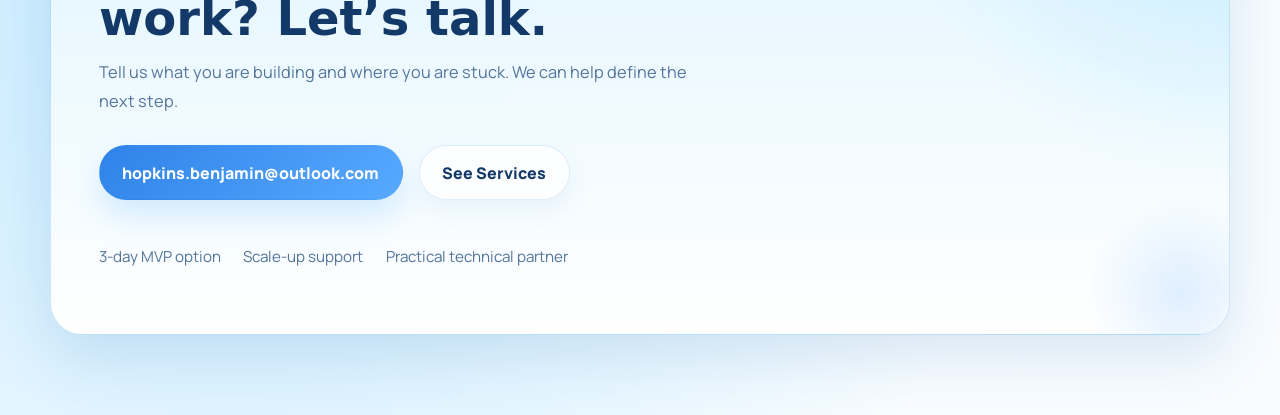
==== commit 5f0bd876: "profle pic" ====
--- a/index.html
+++ b/index.html
@@ -115,6 +115,42 @@
         </div>
       </section>
 
+      <section class="section reveal founder-section" aria-label="About the founder">
+        <article class="founder-tile">
+          <div class="founder-photo">
+            <img class="founder-photo-image" src="founder.png" alt="Portrait of the founder">
+          </div>
+
+          <div class="founder-bio">
+            <p class="founder-kicker">About the founder, Ben Hopkins</p>
+            <p class="founder-summary">
+              <strong>IT expert with 15 years of experience delivering software
+              systems across infrastructure, cybersecurity, web
+              platforms, mobile app development, and AI.
+            </p></strong>
+            <p class="founder-summary">
+              Ben focuses on moving ideas forward. Building rapid prototypes and MVPs
+              that bring concepts to life, supporting early-stage projects with technical
+              direction and materials needed to secure funding, then evolving those systems
+              into secure, scalable products ready for production deployment.
+            </p>
+            <p class="founder-summary">
+              Experience in high-assurance environments shaped a practical engineering
+              approach: build systems that are secure, resilient, and reliable in real
+              operations.
+            </p>
+
+            <ul class="founder-points">
+              <li>Canberra based</li>
+              <li>15 years experience</li>
+              <li>IT Architecture</li>
+              <li>Technical proposals</li>
+              <li>Secure, resilient systems</li>
+            </ul>
+          </div>
+        </article>
+      </section>
+
       <section class="section reveal" id="projects">
         <div class="section-heading">
           <p class="eyebrow">Services</p>
@@ -212,7 +248,7 @@
           </div>
 
           <div class="contact-actions">
-            <a class="button button-primary" href="mailto:hello@bluehopsoftware.com">hello@bluehopsoftware.com</a>
+            <a class="button button-primary" href="mailto:hopkins.benjamin@outlook.com">hopkins.benjamin@outlook.com</a>
             <a class="button button-secondary" href="#projects">See Services</a>
           </div>
 
--- a/styles.css
+++ b/styles.css
@@ -242,6 +242,96 @@
   align-items: center;
 }
 
+.founder-tile {
+  display: grid;
+  grid-template-columns: minmax(150px, 200px) minmax(0, 1fr);
+  gap: 1.35rem;
+  align-items: center;
+  margin: 0;
+  padding: 1.2rem;
+  background:
+    radial-gradient(circle at top left, rgba(141, 220, 255, 0.38), transparent 34%),
+    linear-gradient(145deg, rgba(255, 255, 255, 0.98), rgba(233, 246, 255, 0.9));
+  border: 1px solid rgba(119, 181, 235, 0.28);
+  border-radius: calc(var(--radius) - 4px);
+  box-shadow: var(--shadow-soft);
+}
+
+.founder-section {
+  padding-top: 0;
+}
+
+.founder-photo {
+  min-height: 12.5rem;
+  padding: 0.55rem;
+  border-radius: 28px;
+  background: linear-gradient(180deg, rgba(88, 169, 255, 0.2), rgba(141, 220, 255, 0.5));
+  box-shadow: inset 0 1px 0 rgba(255, 255, 255, 0.7);
+}
+
+.founder-photo-image {
+  display: block;
+  width: 100%;
+  height: 100%;
+  min-height: 11.4rem;
+  aspect-ratio: 4 / 5;
+  border-radius: 22px;
+  object-fit: cover;
+  object-position: center;
+  box-shadow: 0 16px 30px rgba(64, 125, 181, 0.12);
+}
+
+.founder-bio {
+  display: grid;
+  gap: 0.75rem;
+}
+
+.founder-kicker {
+  margin: 0;
+  color: var(--blue-strong);
+  font-size: 0.78rem;
+  font-weight: 800;
+  letter-spacing: 0.16em;
+  text-transform: uppercase;
+}
+
+.founder-title {
+  margin: 0;
+  color: var(--heading);
+  font-size: clamp(1.12rem, 1.7vw, 1.4rem);
+  font-weight: 800;
+  line-height: 1.5;
+}
+
+.founder-summary {
+  margin: 0;
+  color: var(--muted);
+  line-height: 1.7;
+}
+
+.founder-points {
+  display: flex;
+  flex-wrap: wrap;
+  gap: 0.75rem;
+  margin: 0.15rem 0 0;
+  padding: 0;
+  list-style: none;
+}
+
+.founder-points li {
+  display: inline-flex;
+  align-items: center;
+  min-height: 2.6rem;
+  padding: 0.7rem 0.95rem;
+  border-radius: 999px;
+  background: rgba(255, 255, 255, 0.88);
+  border: 1px solid rgba(119, 181, 235, 0.24);
+  color: var(--heading);
+  font-size: 0.92rem;
+  font-weight: 700;
+  box-shadow: 0 10px 22px rgba(82, 144, 199, 0.08);
+}
+
 .eyebrow {
   margin: 0 0 1rem;
   color: var(--blue-strong);
@@ -266,7 +356,6 @@
 }
 
 h2 {
-  max-width: 15ch;
   font-size: clamp(1.8rem, 3.8vw, 3rem);
 }
 
@@ -772,6 +861,14 @@
     padding-top: 2rem;
   }
 
+  .founder-tile {
+    grid-template-columns: 1fr;
+  }
+
+  .founder-photo {
+    max-width: 18rem;
+  }
+
   .hero-panel {
     max-width: 42rem;
     padding-left: 0;
@@ -828,6 +925,20 @@
   .hero-offer {
     min-height: auto;
     margin-right: 0;
+  }
+
+  .founder-tile {
+    padding: 1rem;
+  }
+
+  .founder-photo {
+    max-width: none;
+    min-height: 10.5rem;
+  }
+
+  .founder-points {
+    display: grid;
+    grid-template-columns: 1fr;
   }
 
   .bg-grid {
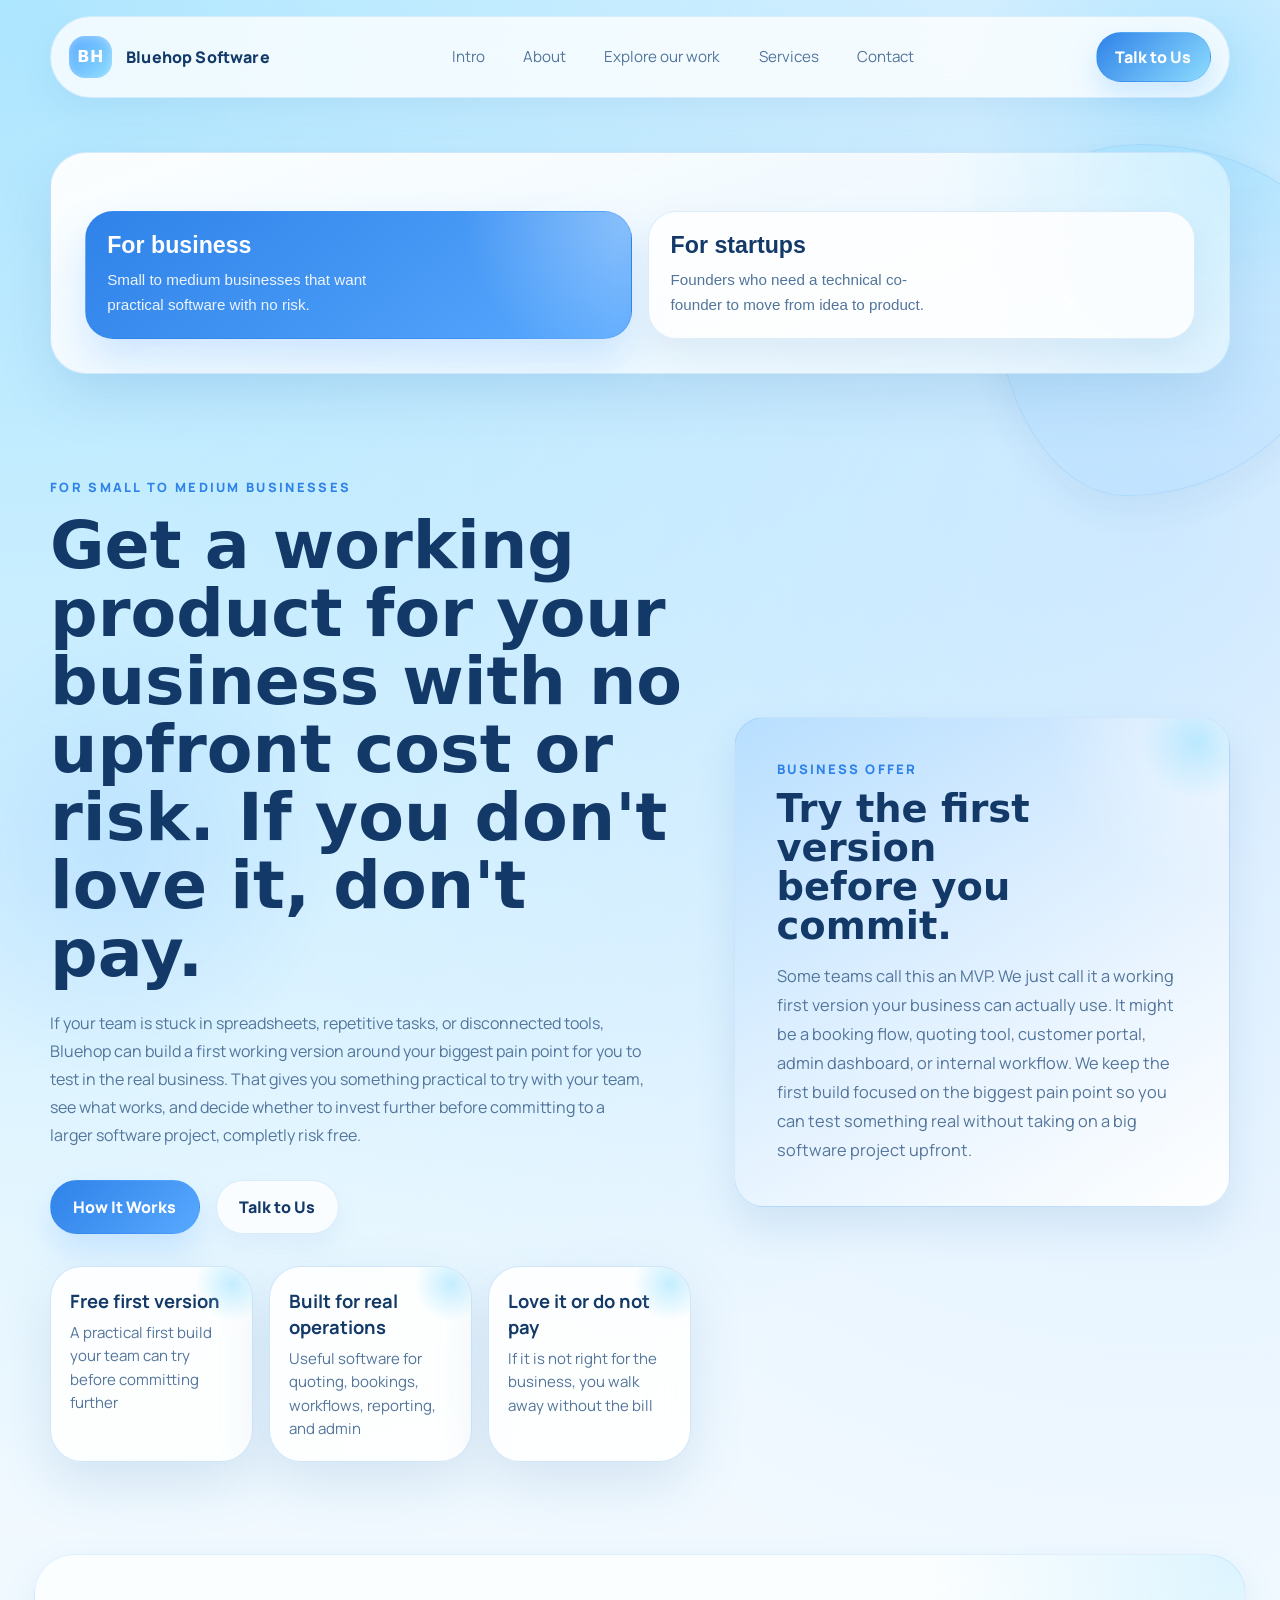
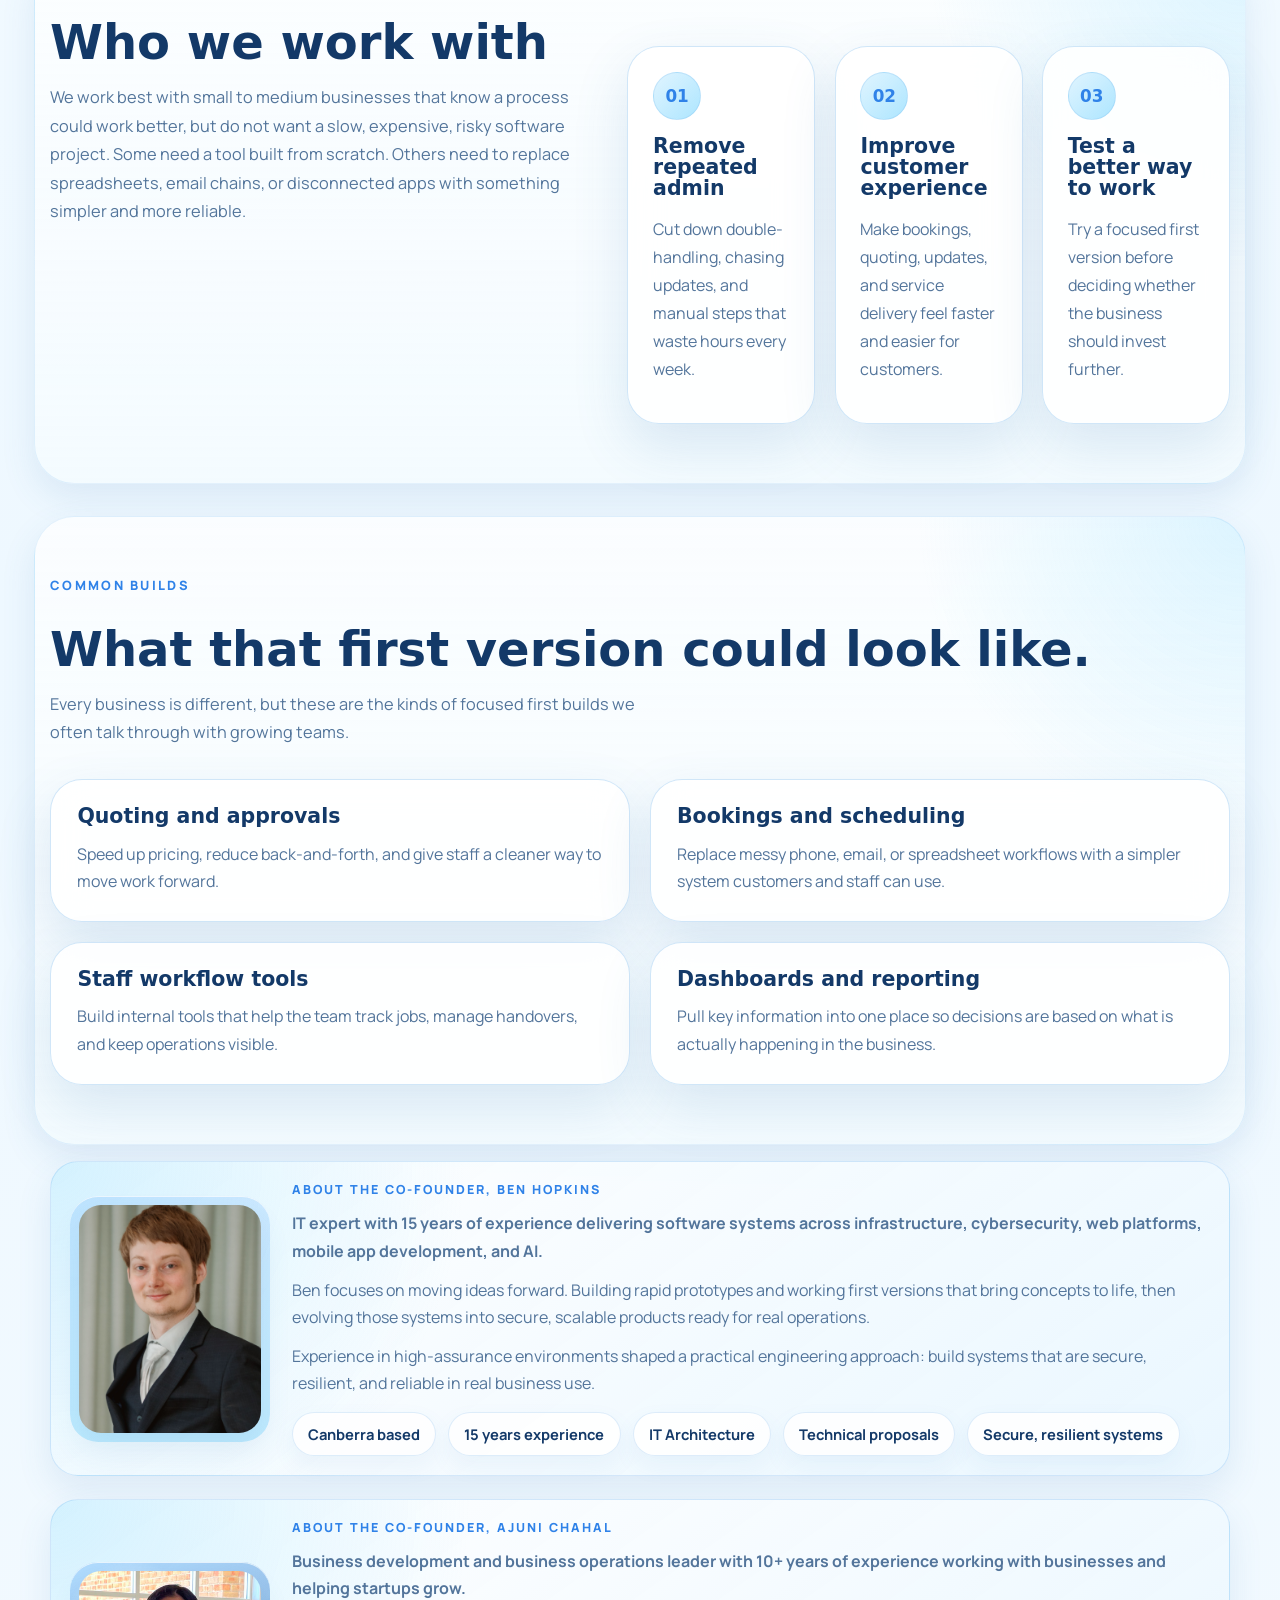
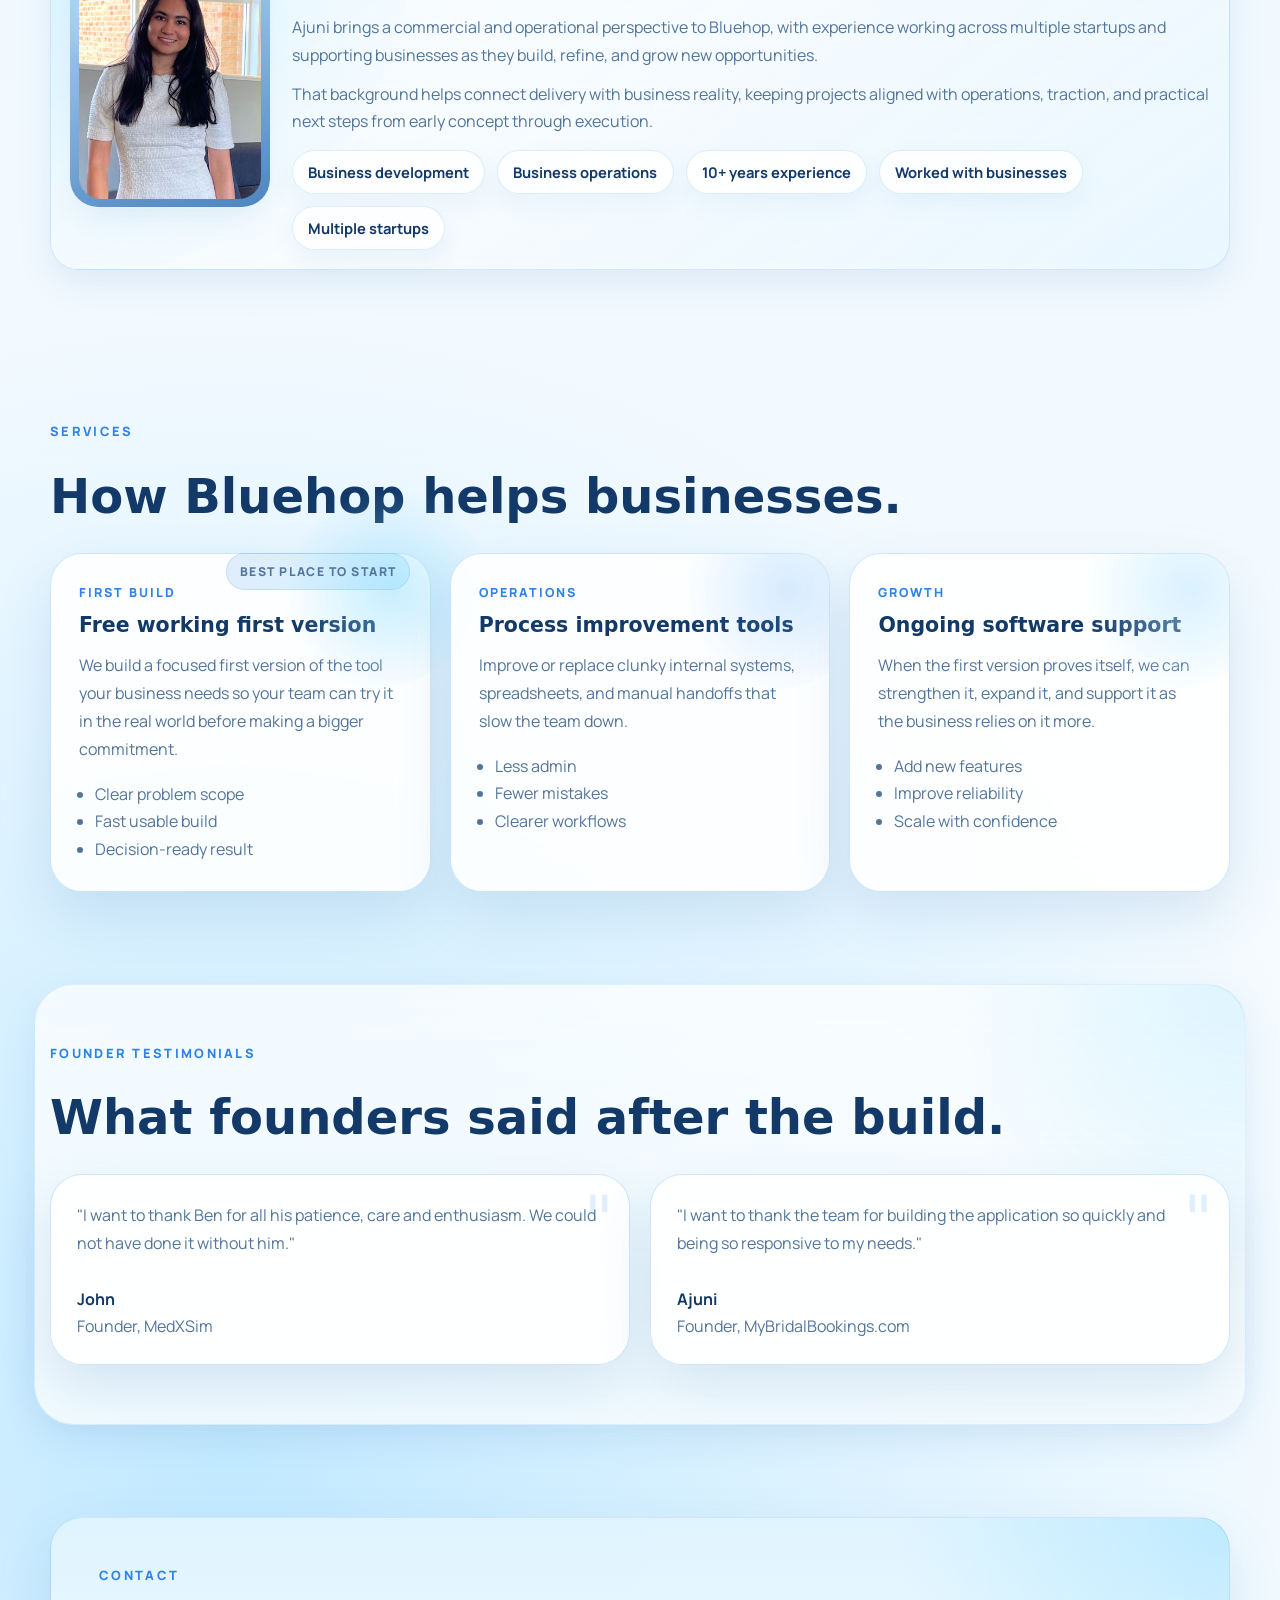
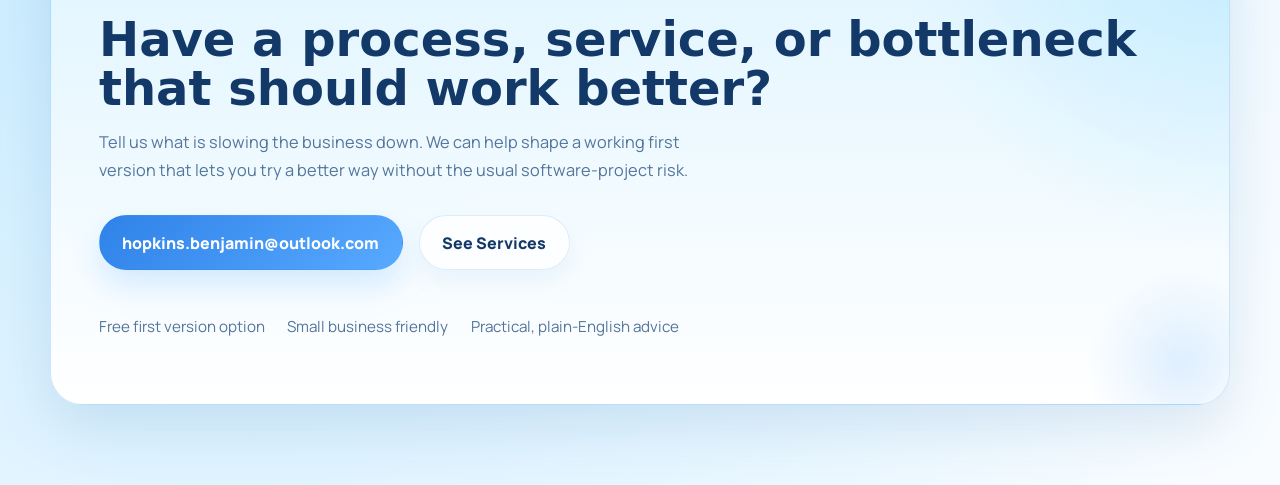
==== commit 0022f18b: "new version" ====
--- a/index.html
+++ b/index.html
@@ -1,13 +1,24 @@
 <!DOCTYPE html>
-<html lang="en">
+<html lang="en" data-audience="business">
 <head>
   <meta charset="UTF-8">
   <meta name="viewport" content="width=device-width, initial-scale=1.0">
   <title>Bluehop Software</title>
   <meta
     name="description"
-    content="Bluehop Software builds rapid MVPs, including 3-day MVP builds, and scales startup technology into reliable enterprise products."
+    content="Bluehop Software builds practical software for small businesses and startups, from free first versions to scalable products."
   >
+  <script>
+    (function () {
+      try {
+        var storedAudience = localStorage.getItem("bluehopAudience");
+        document.documentElement.dataset.audience =
+          storedAudience === "startup" ? "startup" : "business";
+      } catch (error) {
+        document.documentElement.dataset.audience = "business";
+      }
+    })();
+  </script>
   <link rel="preconnect" href="https://fonts.googleapis.com">
   <link rel="preconnect" href="https://fonts.gstatic.com" crossorigin>
   <link
@@ -23,243 +34,608 @@
     <div class="bg-grid"></div>
 
     <header class="site-header">
-      <a class="brand" href="index.html#intro" aria-label="Bluehop Software home">
+      <a
+        class="brand"
+        href="#business-intro"
+        data-link-business="#business-intro"
+        data-link-startup="#startup-intro"
+        aria-label="Bluehop Software home"
+      >
         <span class="brand-mark">BH</span>
         <span class="brand-text">Bluehop Software</span>
       </a>
 
       <nav class="site-nav" aria-label="Primary">
-        <a href="#intro">Intro</a>
-        <a href="#about">About</a>
+        <a href="#business-intro" data-link-business="#business-intro" data-link-startup="#startup-intro">Intro</a>
+        <a href="#business-about" data-link-business="#business-about" data-link-startup="#startup-about">About</a>
         <a href="testimonials.html">Explore our work</a>
-        <a href="#projects">Services</a>
-        <a href="#contact">Contact</a>
+        <a href="#business-projects" data-link-business="#business-projects" data-link-startup="#startup-projects">Services</a>
+        <a href="#business-contact" data-link-business="#business-contact" data-link-startup="#startup-contact">Contact</a>
       </nav>
 
-      <a class="header-cta" href="#contact">Talk to Us</a>
+      <a
+        class="header-cta"
+        href="#business-contact"
+        data-link-business="#business-contact"
+        data-link-startup="#startup-contact"
+      >Talk to Us</a>
     </header>
 
     <main>
-      <section class="hero section reveal" id="intro">
-        <div class="hero-copy">
-          <p class="eyebrow">Got a startup idea? We can be your technical co-founder</p>
-          <h1>From an idea to a product that can scale.</h1>
-          <p class="hero-text">
-            If you have a startup idea, we can step in as your technical co-founder and help
-            you move fast with focused technical builds. From there, we help strengthen the
-            product as it grows so it stays stable and easy to scale.
-          </p>
-
-          <div class="hero-actions">
-            <a class="button button-primary" href="#projects">How We Help</a>
-            <a class="button button-secondary" href="#about">About Bluehop</a>
-          </div>
-
-          <div class="hero-metrics" aria-label="Bluehop Software highlights">
-            <article>
-              <strong>3-day MVP build</strong>
-              <span>Fast validation for founders who need to move now</span>
-            </article>
-            <article>
-              <strong>Scale-up support</strong>
-              <span>Improve early products as traction grows</span>
-            </article>
-            <article>
-              <strong>Reliable delivery</strong>
-              <span>Keep the product clear, stable, and easier to grow</span>
-            </article>
-          </div>
-        </div>
-
-        <div class="hero-panel">
-          <aside class="contact-offer hero-offer" aria-label="Founder offer">
-            <p class="contact-offer-label">Founder offer</p>
-            <h3>Got an idea? Reach out to us.</h3>
-            <p class="contact-offer-copy">
-              We know that early in the startup phase money is limited. For the right project,
-              Bluehop can work on an equity-based model with zero upfront development cost. You
-              only pay when you succeed. We succeed when you do!
-            </p>
-          </aside>
+      <section class="section audience-switch reveal" aria-label="Choose who the page is for">
+        <div class="audience-switch-panel">
+          <div class="section-heading audience-switch-heading">
+          </div>
+
+          <div class="audience-switch-controls" role="group" aria-label="Audience selection">
+            <button
+              class="audience-toggle"
+              type="button"
+              data-audience-control="business"
+              aria-controls="business-page"
+              aria-pressed="false"
+            >
+              <span class="audience-toggle-label">For business</span>
+              <span class="audience-toggle-copy">
+                Small to medium businesses that want practical software with no risk.
+              </span>
+            </button>
+
+            <button
+              class="audience-toggle"
+              type="button"
+              data-audience-control="startup"
+              aria-controls="startup-page"
+              aria-pressed="false"
+            >
+              <span class="audience-toggle-label">For startups</span>
+              <span class="audience-toggle-copy">
+                Founders who need a technical co-founder to move from idea to product.
+              </span>
+            </button>
+          </div>
         </div>
       </section>
 
-      <section class="section section-surface reveal" id="about">
-        <div class="about-layout">
-          <div class="about-copy">
-            <h2 class="h2_wide about-mini-heading">Who we work with</h2>
+      <div class="audience-page" id="business-page" data-audience-page="business">
+        <section class="hero section reveal" id="business-intro" data-page-start>
+          <div class="hero-copy">
+            <p class="eyebrow">For small to medium businesses</p>
+            <h1>Get a working product for your business with no upfront cost or risk. If you don't love it, don't pay.</h1>
+            <p class="hero-text">
+              If your team is stuck in spreadsheets, repetitive tasks, or disconnected tools,
+              Bluehop can build a first working version around your biggest pain point for
+              you to test in the real business. That gives you something practical to try
+              with your team, see what works, and decide whether to invest further before
+              committing to a larger software project, completly risk free.
+            </p>
+
+            <div class="hero-actions">
+              <a class="button button-primary" href="#business-projects">How It Works</a>
+              <a class="button button-secondary" href="#business-contact">Talk to Us</a>
+            </div>
+
+            <div class="hero-metrics" aria-label="Bluehop business highlights">
+              <article>
+                <strong>Free first version</strong>
+                <span>A practical first build your team can try before committing further</span>
+              </article>
+              <article>
+                <strong>Built for real operations</strong>
+                <span>Useful software for quoting, bookings, workflows, reporting, and admin</span>
+              </article>
+              <article>
+                <strong>Love it or do not pay</strong>
+                <span>If it is not right for the business, you walk away without the bill</span>
+              </article>
+            </div>
+          </div>
+
+          <div class="hero-panel">
+            <aside class="contact-offer hero-offer" aria-label="Business offer">
+              <p class="contact-offer-label">Business offer</p>
+              <h3>Try the first version before you commit.</h3>
+              <p class="contact-offer-copy">
+                Some teams call this an MVP. We just call it a working first version your
+                business can actually use. It might be a booking flow, quoting tool,
+                customer portal, admin dashboard, or internal workflow. We keep the first
+                build focused on the biggest pain point so you can test something real
+                without taking on a big software project upfront.
+              </p>
+            </aside>
+          </div>
+        </section>
+
+        <section class="section section-surface reveal" id="business-about">
+          <div class="about-layout">
+            <div class="about-copy">
+              <h2 class="h2_wide about-mini-heading">Who we work with</h2>
+              <p class="section-copy">
+                We work best with small to medium businesses that know a process could work
+                better, but do not want a slow, expensive, risky software project. Some need
+                a tool built from scratch. Others need to replace spreadsheets, email chains,
+                or disconnected apps with something simpler and more reliable.
+              </p>
+            </div>
+
+            <div class="about-points">
+              <article>
+                <span>01</span>
+                <h3>Remove repeated admin</h3>
+                <p>Cut down double-handling, chasing updates, and manual steps that waste hours every week.</p>
+              </article>
+              <article>
+                <span>02</span>
+                <h3>Improve customer experience</h3>
+                <p>Make bookings, quoting, updates, and service delivery feel faster and easier for customers.</p>
+              </article>
+              <article>
+                <span>03</span>
+                <h3>Test a better way to work</h3>
+                <p>Try a focused first version before deciding whether the business should invest further.</p>
+              </article>
+            </div>
+          </div>
+        </section>
+
+        <section class="section section-surface reveal" id="business-examples">
+          <div class="section-heading">
+            <p class="eyebrow">Common builds</p>
+            <h2 class="h2_wide">What that first version could look like.</h2>
             <p class="section-copy">
-              We work best with founders and small teams that need a practical technical
-              partner. Some clients start from scratch. Others already have an MVP (Minimum Viable Product) that needs
-              cleanup, stability, and a clearer path forward.
+              Every business is different, but these are the kinds of focused first builds we
+              often talk through with growing teams.
             </p>
           </div>
 
-          <div class="about-points">
-            <article>
-              <span>01</span>
-              <h3>Idea to MVP</h3>
-              <p>Turn an idea into something real, testable, and ready for users. We can build your MVP in as little as 3 days.</p>
-            </article>
-            <article>
-              <span>02</span>
-              <h3>MVP to scale-up</h3>
-              <p>Strengthen early products so they can handle more users, more features, and more pressure.</p>
-            </article>
-            <article>
-              <span>03</span>
-              <h3>Scale without the mess</h3>
-              <p>Build toward the kind of systems and delivery discipline serious growth demands.</p>
-            </article>
-          </div>
-        </div>
-      </section>
-
-      <section class="section reveal founder-section" aria-label="About the founder">
-        <article class="founder-tile">
-          <div class="founder-photo">
-            <img class="founder-photo-image" src="founder.png" alt="Portrait of the founder">
-          </div>
-
-          <div class="founder-bio">
-            <p class="founder-kicker">About the founder, Ben Hopkins</p>
-            <p class="founder-summary">
-              <strong>IT expert with 15 years of experience delivering software
-              systems across infrastructure, cybersecurity, web
-              platforms, mobile app development, and AI.
-            </p></strong>
-            <p class="founder-summary">
-              Ben focuses on moving ideas forward. Building rapid prototypes and MVPs
-              that bring concepts to life, supporting early-stage projects with technical
-              direction and materials needed to secure funding, then evolving those systems
-              into secure, scalable products ready for production deployment.
+          <div class="sector-grid">
+            <article class="sector-card">
+              <h3>Quoting and approvals</h3>
+              <p>Speed up pricing, reduce back-and-forth, and give staff a cleaner way to move work forward.</p>
+            </article>
+            <article class="sector-card">
+              <h3>Bookings and scheduling</h3>
+              <p>Replace messy phone, email, or spreadsheet workflows with a simpler system customers and staff can use.</p>
+            </article>
+            <article class="sector-card">
+              <h3>Staff workflow tools</h3>
+              <p>Build internal tools that help the team track jobs, manage handovers, and keep operations visible.</p>
+            </article>
+            <article class="sector-card">
+              <h3>Dashboards and reporting</h3>
+              <p>Pull key information into one place so decisions are based on what is actually happening in the business.</p>
+            </article>
+          </div>
+        </section>
+
+        <section class="section reveal founder-section" aria-label="About the co-founders">
+          <div class="founder-stack">
+            <article class="founder-tile">
+              <div class="founder-photo">
+                <img class="founder-photo-image" src="founder.png" alt="Portrait of co-founder Ben Hopkins">
+              </div>
+
+              <div class="founder-bio">
+                <p class="founder-kicker">About the co-founder, Ben Hopkins</p>
+                <p class="founder-summary">
+                  <strong>IT expert with 15 years of experience delivering software systems across infrastructure, cybersecurity, web platforms, mobile app development, and AI.</strong>
+                </p>
+                <p class="founder-summary">
+                  Ben focuses on moving ideas forward. Building rapid prototypes and working
+                  first versions that bring concepts to life, then evolving those systems into
+                  secure, scalable products ready for real operations.
+                </p>
+                <p class="founder-summary">
+                  Experience in high-assurance environments shaped a practical engineering
+                  approach: build systems that are secure, resilient, and reliable in real
+                  business use.
+                </p>
+
+                <ul class="founder-points">
+                  <li>Canberra based</li>
+                  <li>15 years experience</li>
+                  <li>IT Architecture</li>
+                  <li>Technical proposals</li>
+                  <li>Secure, resilient systems</li>
+                </ul>
+              </div>
+            </article>
+
+            <article class="founder-tile">
+              <div class="founder-photo founder-photo-placeholder" aria-hidden="true">
+                <img class="founder-photo-image" src="ajuni.png" alt="Portrait of co-founder Ben Hopkins">
+              </div>
+
+              <div class="founder-bio">
+                <p class="founder-kicker">About the co-founder, Ajuni Chahal</p>
+                <p class="founder-summary">
+                  <strong>Business development and business operations leader with 10+ years of experience working with businesses and helping startups grow.</strong>
+                </p>
+                <p class="founder-summary">
+                  Ajuni brings a commercial and operational perspective to Bluehop, with
+                  experience working across multiple startups and supporting businesses as
+                  they build, refine, and grow new opportunities.
+                </p>
+                <p class="founder-summary">
+                  That background helps connect delivery with business reality, keeping
+                  projects aligned with operations, traction, and practical next steps from
+                  early concept through execution.
+                </p>
+
+                <ul class="founder-points">
+                  <li>Business development</li>
+                  <li>Business operations</li>
+                  <li>10+ years experience</li>
+                  <li>Worked with businesses</li>
+                  <li>Multiple startups</li>
+                </ul>
+              </div>
+            </article>
+          </div>
+        </section>
+
+        <section class="section reveal" id="business-projects">
+          <div class="section-heading">
+            <p class="eyebrow">Services</p>
+            <h2 class="h2_wide">How Bluehop helps businesses.</h2>
+          </div>
+
+          <div class="project-grid">
+            <article class="project-card project-card-featured">
+              <div class="project-accent"></div>
+              <p class="service-badge">Best place to start</p>
+              <p class="project-tag">First Build</p>
+              <h3>Free working first version</h3>
+              <p>
+                We build a focused first version of the tool your business needs so your team
+                can try it in the real world before making a bigger commitment.
+              </p>
+              <ul>
+                <li>Clear problem scope</li>
+                <li>Fast usable build</li>
+                <li>Decision-ready result</li>
+              </ul>
+            </article>
+
+            <article class="project-card">
+              <div class="project-accent accent-alt"></div>
+              <p class="project-tag">Operations</p>
+              <h3>Process improvement tools</h3>
+              <p>
+                Improve or replace clunky internal systems, spreadsheets, and manual
+                handoffs that slow the team down.
+              </p>
+              <ul>
+                <li>Less admin</li>
+                <li>Fewer mistakes</li>
+                <li>Clearer workflows</li>
+              </ul>
+            </article>
+
+            <article class="project-card">
+              <div class="project-accent accent-warm"></div>
+              <p class="project-tag">Growth</p>
+              <h3>Ongoing software support</h3>
+              <p>
+                When the first version proves itself, we can strengthen it, expand it, and
+                support it as the business relies on it more.
+              </p>
+              <ul>
+                <li>Add new features</li>
+                <li>Improve reliability</li>
+                <li>Scale with confidence</li>
+              </ul>
+            </article>
+          </div>
+        </section>
+
+        <section class="section section-surface reveal">
+          <div class="section-heading">
+            <p class="eyebrow">Founder Testimonials</p>
+            <h2 class="h2_wide">What founders said after the build.</h2>
+          </div>
+
+          <div class="testimonial-grid testimonial-grid-two">
+            <article class="testimonial-card">
+              <p>
+                "I want to thank Ben for all his patience, care and enthusiasm.
+                We could not have done it without him."
+              </p>
+              <div>
+                <strong>John</strong>
+                <span>Founder, MedXSim</span>
+              </div>
+            </article>
+
+            <article class="testimonial-card">
+              <p>
+                "I want to thank the team for building the application so quickly and being so responsive to my needs."
+              </p>
+              <div>
+                <strong>Ajuni</strong>
+                <span>Founder, MyBridalBookings.com</span>
+              </div>
+            </article>
+          </div>
+        </section>
+
+        <section class="section contact-section reveal" id="business-contact">
+          <div class="contact-panel">
+            <div class="section-heading">
+              <p class="eyebrow">Contact</p>
+              <h2 class="h2_wide">Have a process, service, or bottleneck that should work better?</h2>
+              <p class="section-copy">
+                Tell us what is slowing the business down. We can help shape a working first
+                version that lets you try a better way without the usual software-project risk.
+              </p>
+            </div>
+
+            <div class="contact-actions">
+              <a class="button button-primary" href="mailto:hopkins.benjamin@outlook.com">hopkins.benjamin@outlook.com</a>
+              <a class="button button-secondary" href="#business-projects">See Services</a>
+            </div>
+
+            <div class="contact-meta">
+              <p>Free first version option</p>
+              <p>Small business friendly</p>
+              <p>Practical, plain-English advice</p>
+            </div>
+          </div>
+        </section>
+      </div>
+
+      <div class="audience-page" id="startup-page" data-audience-page="startup">
+        <section class="hero section reveal" id="startup-intro" data-page-start>
+          <div class="hero-copy">
+            <p class="eyebrow">Got a startup idea? We can be your technical co-founder</p>
+            <h1>From an idea to a product that can scale.</h1>
+            <p class="hero-text">
+              If you have a startup idea, we can step in as your technical co-founder and help
+              you move fast with focused technical builds. From there, we help strengthen the
+              product as it grows so it stays stable and easy to scale.
             </p>
-            <p class="founder-summary">
-              Experience in high-assurance environments shaped a practical engineering
-              approach: build systems that are secure, resilient, and reliable in real
-              operations.
-            </p>
-
-            <ul class="founder-points">
-              <li>Canberra based</li>
-              <li>15 years experience</li>
-              <li>IT Architecture</li>
-              <li>Technical proposals</li>
-              <li>Secure, resilient systems</li>
-            </ul>
-          </div>
-        </article>
-      </section>
-
-      <section class="section reveal" id="projects">
-        <div class="section-heading">
-          <p class="eyebrow">Services</p>
-          <h2 class="h2_wide">How Bluehop helps at each stage.</h2>
-        </div>
-
-        <div class="project-grid">
-          <article class="project-card project-card-featured">
-            <div class="project-accent"></div>
-            <p class="service-badge">Popular</p>
-            <p class="project-tag">New Build</p>
-            <h3>3-day MVP build</h3>
-            <p>
-              For the right product, Bluehop can help turn an idea into a product in as little as
-              3 days so you can start showing, testing, and learning quickly.
-            </p>
-            <ul>
-              <li>Fast scoping</li>
-              <li>Focused build sprint</li>
-              <li>Ready for feedback</li>
-            </ul>
-          </article>
-
-          <article class="project-card">
-            <div class="project-accent accent-alt"></div>
-            <p class="project-tag">Growth</p>
-            <h3>Startup scale-up</h3>
-            <p>
-              Strengthen an early product so it can handle more users, more complexity, and a team
-              that needs cleaner systems.
-            </p>
-            <ul>
-              <li>Less tech debt</li>
-              <li>More stability</li>
-              <li>Cleaner growth path</li>
-            </ul>
-          </article>
-
-          <article class="project-card">
-            <div class="project-accent accent-warm"></div>
-            <p class="project-tag">Support</p>
-            <h3>Product clean-up</h3>
-            <p>
-              Improve what already exists so the product feels easier to use, easier to maintain,
-              and easier to keep building on.
-            </p>
-            <ul>
-              <li>Sharper UX</li>
-              <li>Clearer structure</li>
-              <li>Better reliability</li>
-            </ul>
-          </article>
-        </div>
-      </section>
-
-      <section class="section section-surface reveal">
-        <div class="section-heading">
-          <p class="eyebrow">Founder Testimonials</p>
-          <h2 class="h2_wide">What founders said after the build.</h2>
-        </div>
-
-        <div class="testimonial-grid testimonial-grid-two">
-          <article class="testimonial-card">
-            <p>
-              “I want to thank Ben for all his patience, care and enthusiasm.
-              We couldn't have done it without him.”
-            </p>
-            <div>
-              <strong>John</strong>
-              <span>Founder, MedXSim</span>
-            </div>
-          </article>
-
-          <article class="testimonial-card">
-            <p>
-              “I want to thank the team for building the application so quickly and being so responsive to my needs.”
-            </p>
-            <div>
-              <strong>Ajuni</strong>
-              <span>Founder, MyBridalBookings.com</span>
-            </div>
-          </article>
-        </div>
-      </section>
-
-      <section class="section contact-section reveal" id="contact">
-        <div class="contact-panel">
+
+            <div class="hero-actions">
+              <a class="button button-primary" href="#startup-projects">How We Help</a>
+              <a class="button button-secondary" href="#startup-about">About Bluehop</a>
+            </div>
+
+            <div class="hero-metrics" aria-label="Bluehop startup highlights">
+              <article>
+                <strong>3-day MVP build</strong>
+                <span>Fast validation for founders who need to move now</span>
+              </article>
+              <article>
+                <strong>Scale-up support</strong>
+                <span>Improve early products as traction grows</span>
+              </article>
+              <article>
+                <strong>Reliable delivery</strong>
+                <span>Keep the product clear, stable, and easier to grow</span>
+              </article>
+            </div>
+          </div>
+
+          <div class="hero-panel">
+            <aside class="contact-offer hero-offer" aria-label="Founder offer">
+              <p class="contact-offer-label">Founder offer</p>
+              <h3>Got an idea? Reach out to us.</h3>
+              <p class="contact-offer-copy">
+                We know that early in the startup phase money is limited. For the right project,
+                Bluehop can work on an equity-based model with zero upfront development cost.
+                You only pay when you succeed. We succeed when you do.
+              </p>
+            </aside>
+          </div>
+        </section>
+
+        <section class="section section-surface reveal" id="startup-about">
+          <div class="about-layout">
+            <div class="about-copy">
+              <h2 class="h2_wide about-mini-heading">Who we work with</h2>
+              <p class="section-copy">
+                We work best with founders and small teams that need a practical technical
+                partner. Some clients start from scratch. Others already have an MVP
+                (Minimum Viable Product) that needs cleanup, stability, and a clearer path forward.
+              </p>
+            </div>
+
+            <div class="about-points">
+              <article>
+                <span>01</span>
+                <h3>Idea to MVP</h3>
+                <p>Turn an idea into something real, testable, and ready for users. We can build your MVP in as little as 3 days.</p>
+              </article>
+              <article>
+                <span>02</span>
+                <h3>MVP to scale-up</h3>
+                <p>Strengthen early products so they can handle more users, more features, and more pressure.</p>
+              </article>
+              <article>
+                <span>03</span>
+                <h3>Scale without the mess</h3>
+                <p>Build toward the kind of systems and delivery discipline serious growth demands.</p>
+              </article>
+            </div>
+          </div>
+        </section>
+
+        <section class="section reveal founder-section" aria-label="About the co-founders">
+          <div class="founder-stack">
+            <article class="founder-tile">
+              <div class="founder-photo">
+                <img class="founder-photo-image" src="founder.png" alt="Portrait of co-founder Ben Hopkins">
+              </div>
+
+              <div class="founder-bio">
+                <p class="founder-kicker">About the co-founder, Ben Hopkins</p>
+                <p class="founder-summary">
+                  <strong>IT expert with 15 years of experience delivering software systems across infrastructure, cybersecurity, web platforms, mobile app development, and AI.</strong>
+                </p>
+                <p class="founder-summary">
+                  Ben focuses on moving ideas forward. Building rapid prototypes and MVPs that
+                  bring concepts to life, supporting early-stage projects with technical
+                  direction and materials needed to secure funding, then evolving those systems
+                  into secure, scalable products ready for production deployment.
+                </p>
+                <p class="founder-summary">
+                  Experience in high-assurance environments shaped a practical engineering
+                  approach: build systems that are secure, resilient, and reliable in real
+                  operations.
+                </p>
+
+                <ul class="founder-points">
+                  <li>Canberra based</li>
+                  <li>15 years experience</li>
+                  <li>IT Architecture</li>
+                  <li>Technical proposals</li>
+                  <li>Secure, resilient systems</li>
+                </ul>
+              </div>
+            </article>
+
+            <article class="founder-tile">
+              <div class="founder-photo founder-photo-placeholder" aria-hidden="true">
+                <span class="founder-photo-initials">AC</span>
+              </div>
+
+              <div class="founder-bio">
+                <p class="founder-kicker">About the co-founder, Ajuni Chahal</p>
+                <p class="founder-summary">
+                  <strong>Business development and business operations leader with 10+ years of experience working with businesses and helping startups grow.</strong>
+                </p>
+                <p class="founder-summary">
+                  Ajuni brings a commercial and operational perspective to Bluehop, with
+                  experience working across multiple startups and supporting businesses as
+                  they build, refine, and grow new opportunities.
+                </p>
+                <p class="founder-summary">
+                  That background helps connect delivery with business reality, keeping
+                  projects aligned with operations, traction, and practical next steps from
+                  early concept through execution.
+                </p>
+
+                <ul class="founder-points">
+                  <li>Business development</li>
+                  <li>Business operations</li>
+                  <li>10+ years experience</li>
+                  <li>Worked with businesses</li>
+                  <li>Multiple startups</li>
+                </ul>
+              </div>
+            </article>
+          </div>
+        </section>
+
+        <section class="section reveal" id="startup-projects">
           <div class="section-heading">
-            <p class="eyebrow">Contact</p>
-            <h2 class="h2_wide">Have an idea or a product that needs work? Let’s talk.</h2>
-            <p class="section-copy">
-              Tell us what you are building and where you are stuck. We can help define the next
-              step.
-            </p>
-          </div>
-
-          <div class="contact-actions">
-            <a class="button button-primary" href="mailto:hopkins.benjamin@outlook.com">hopkins.benjamin@outlook.com</a>
-            <a class="button button-secondary" href="#projects">See Services</a>
-          </div>
-
-          <div class="contact-meta">
-            <p>3-day MVP option</p>
-            <p>Scale-up support</p>
-            <p>Practical technical partner</p>
-          </div>
-        </div>
-      </section>
-
+            <p class="eyebrow">Services</p>
+            <h2 class="h2_wide">How Bluehop helps at each stage.</h2>
+          </div>
+
+          <div class="project-grid">
+            <article class="project-card project-card-featured">
+              <div class="project-accent"></div>
+              <p class="service-badge">Popular</p>
+              <p class="project-tag">New Build</p>
+              <h3>3-day MVP build</h3>
+              <p>
+                For the right product, Bluehop can help turn an idea into a product in as little as
+                3 days so you can start showing, testing, and learning quickly.
+              </p>
+              <ul>
+                <li>Fast scoping</li>
+                <li>Focused build sprint</li>
+                <li>Ready for feedback</li>
+              </ul>
+            </article>
+
+            <article class="project-card">
+              <div class="project-accent accent-alt"></div>
+              <p class="project-tag">Growth</p>
+              <h3>Startup scale-up</h3>
+              <p>
+                Strengthen an early product so it can handle more users, more complexity, and a team
+                that needs cleaner systems.
+              </p>
+              <ul>
+                <li>Less tech debt</li>
+                <li>More stability</li>
+                <li>Cleaner growth path</li>
+              </ul>
+            </article>
+
+            <article class="project-card">
+              <div class="project-accent accent-warm"></div>
+              <p class="project-tag">Support</p>
+              <h3>Product clean-up</h3>
+              <p>
+                Improve what already exists so the product feels easier to use, easier to maintain,
+                and easier to keep building on.
+              </p>
+              <ul>
+                <li>Sharper UX</li>
+                <li>Clearer structure</li>
+                <li>Better reliability</li>
+              </ul>
+            </article>
+          </div>
+        </section>
+
+        <section class="section section-surface reveal">
+          <div class="section-heading">
+            <p class="eyebrow">Founder Testimonials</p>
+            <h2 class="h2_wide">What founders said after the build.</h2>
+          </div>
+
+          <div class="testimonial-grid testimonial-grid-two">
+            <article class="testimonial-card">
+              <p>
+                "I want to thank Ben for all his patience, care and enthusiasm.
+                We could not have done it without him."
+              </p>
+              <div>
+                <strong>John</strong>
+                <span>Founder, MedXSim</span>
+              </div>
+            </article>
+
+            <article class="testimonial-card">
+              <p>
+                "I want to thank the team for building the application so quickly and being so responsive to my needs."
+              </p>
+              <div>
+                <strong>Ajuni</strong>
+                <span>Founder, MyBridalBookings.com</span>
+              </div>
+            </article>
+          </div>
+        </section>
+
+        <section class="section contact-section reveal" id="startup-contact">
+          <div class="contact-panel">
+            <div class="section-heading">
+              <p class="eyebrow">Contact</p>
+              <h2 class="h2_wide">Have an idea or a product that needs work? Let's talk.</h2>
+              <p class="section-copy">
+                Tell us what you are building and where you are stuck. We can help define the next
+                step.
+              </p>
+            </div>
+
+            <div class="contact-actions">
+              <a class="button button-primary" href="mailto:hopkins.benjamin@outlook.com">hopkins.benjamin@outlook.com</a>
+              <a class="button button-secondary" href="#startup-projects">See Services</a>
+            </div>
+
+            <div class="contact-meta">
+              <p>3-day MVP option</p>
+              <p>Scale-up support</p>
+              <p>Practical technical partner</p>
+            </div>
+          </div>
+        </section>
+      </div>
     </main>
   </div>
 
--- a/styles.css
+++ b/styles.css
@@ -213,8 +213,18 @@
   padding: 2rem 0 5rem;
 }
 
+.audience-page[hidden] {
+  display: none !important;
+}
+
+html[data-audience="business"] .audience-page[data-audience-page="startup"],
+html[data-audience="startup"] .audience-page[data-audience-page="business"] {
+  display: none;
+}
+
 .section {
   padding: 4.75rem 0;
+  scroll-margin-top: 7.5rem;
 }
 
 .section-surface {
@@ -235,6 +245,94 @@
   box-shadow: var(--shadow-soft);
 }
 
+.audience-switch {
+  padding-top: 1.4rem;
+  padding-bottom: 1.8rem;
+}
+
+.audience-switch-panel {
+  position: relative;
+  padding: clamp(1.4rem, 3vw, 2.1rem);
+  background:
+    radial-gradient(circle at top right, rgba(141, 220, 255, 0.32), transparent 24%),
+    linear-gradient(160deg, rgba(255, 255, 255, 0.95), rgba(233, 246, 255, 0.92));
+  border: 1px solid rgba(119, 181, 235, 0.26);
+  border-radius: calc(var(--radius) + 4px);
+  box-shadow: var(--shadow);
+}
+
+.audience-switch-heading {
+  gap: 0.75rem;
+}
+
+.audience-switch-controls {
+  display: grid;
+  grid-template-columns: repeat(2, minmax(0, 1fr));
+  gap: 1rem;
+  margin-top: 1.5rem;
+}
+
+.audience-toggle {
+  display: grid;
+  gap: 0.55rem;
+  width: 100%;
+  min-height: 8rem;
+  padding: 1.3rem 1.35rem;
+  border: 1px solid rgba(119, 181, 235, 0.24);
+  border-radius: 28px;
+  background: rgba(255, 255, 255, 0.84);
+  box-shadow: var(--shadow-soft);
+  color: var(--heading);
+  cursor: pointer;
+  text-align: left;
+  transition:
+    transform 180ms ease,
+    border-color 180ms ease,
+    background 180ms ease,
+    box-shadow 180ms ease,
+    color 180ms ease;
+}
+
+.audience-toggle:hover,
+.audience-toggle:focus-visible {
+  transform: translateY(-3px);
+  border-color: rgba(47, 130, 232, 0.28);
+}
+
+.audience-toggle.is-active,
+.audience-toggle[aria-pressed="true"],
+html[data-audience="business"] .audience-toggle[data-audience-control="business"],
+html[data-audience="startup"] .audience-toggle[data-audience-control="startup"] {
+  border-color: rgba(47, 130, 232, 0.28);
+  background:
+    radial-gradient(circle at top right, rgba(255, 255, 255, 0.34), transparent 30%),
+    linear-gradient(140deg, var(--blue-strong), var(--blue));
+  box-shadow: 0 22px 40px rgba(88, 169, 255, 0.24);
+  color: #fff;
+}
+
+.audience-toggle-label {
+  display: block;
+  font-size: clamp(1.15rem, 2vw, 1.45rem);
+  font-weight: 800;
+  line-height: 1.1;
+}
+
+.audience-toggle-copy {
+  display: block;
+  max-width: 34ch;
+  color: var(--muted);
+  font-size: 0.95rem;
+  line-height: 1.65;
+}
+
+.audience-toggle.is-active .audience-toggle-copy,
+.audience-toggle[aria-pressed="true"] .audience-toggle-copy,
+html[data-audience="business"] .audience-toggle[data-audience-control="business"] .audience-toggle-copy,
+html[data-audience="startup"] .audience-toggle[data-audience-control="startup"] .audience-toggle-copy {
+  color: rgba(255, 255, 255, 0.9);
+}
+
 .hero {
   display: grid;
   grid-template-columns: minmax(0, 1.12fr) minmax(300px, 0.88fr);
@@ -257,6 +355,11 @@
   box-shadow: var(--shadow-soft);
 }
 
+.founder-stack {
+  display: grid;
+  gap: 1.4rem;
+}
+
 .founder-section {
   padding-top: 0;
 }
@@ -279,6 +382,29 @@
   object-fit: cover;
   object-position: center;
   box-shadow: 0 16px 30px rgba(64, 125, 181, 0.12);
+}
+
+.founder-photo-placeholder {
+  display: grid;
+  place-items: center;
+  background:
+    radial-gradient(circle at 30% 25%, rgba(255, 255, 255, 0.72), transparent 28%),
+    linear-gradient(160deg, rgba(88, 169, 255, 0.3), rgba(16, 89, 168, 0.72));
+}
+
+.founder-photo-initials {
+  display: inline-flex;
+  align-items: center;
+  justify-content: center;
+  width: min(100%, 7rem);
+  aspect-ratio: 1;
+  border-radius: 50%;
+  background: rgba(255, 255, 255, 0.9);
+  color: var(--blue-strong);
+  font-size: clamp(1.5rem, 2.5vw, 2rem);
+  font-weight: 800;
+  letter-spacing: 0.12em;
+  box-shadow: 0 16px 30px rgba(64, 125, 181, 0.16);
 }
 
 .founder-bio {
@@ -351,7 +477,7 @@
 }
 
 h1 {
-  max-width: 12ch;
+  max-width: 15ch;
   font-size: clamp(2.35rem, 5.2vw, 4.35rem);
 }
 
@@ -583,6 +709,10 @@
     linear-gradient(180deg, rgba(223, 244, 255, 0.96), rgba(255, 255, 255, 0.96));
 }
 
+.testimonial-card::before {
+  content: "\"";
+}
+
 .testimonial-card p {
   margin: 0 0 1.9rem;
   font-size: 1rem;
@@ -908,6 +1038,14 @@
     padding: 3.8rem 0;
   }
 
+  .audience-switch-controls {
+    grid-template-columns: 1fr;
+  }
+
+  .audience-toggle {
+    min-height: auto;
+  }
+
   .contact-meta {
     display: grid;
     grid-template-columns: 1fr;
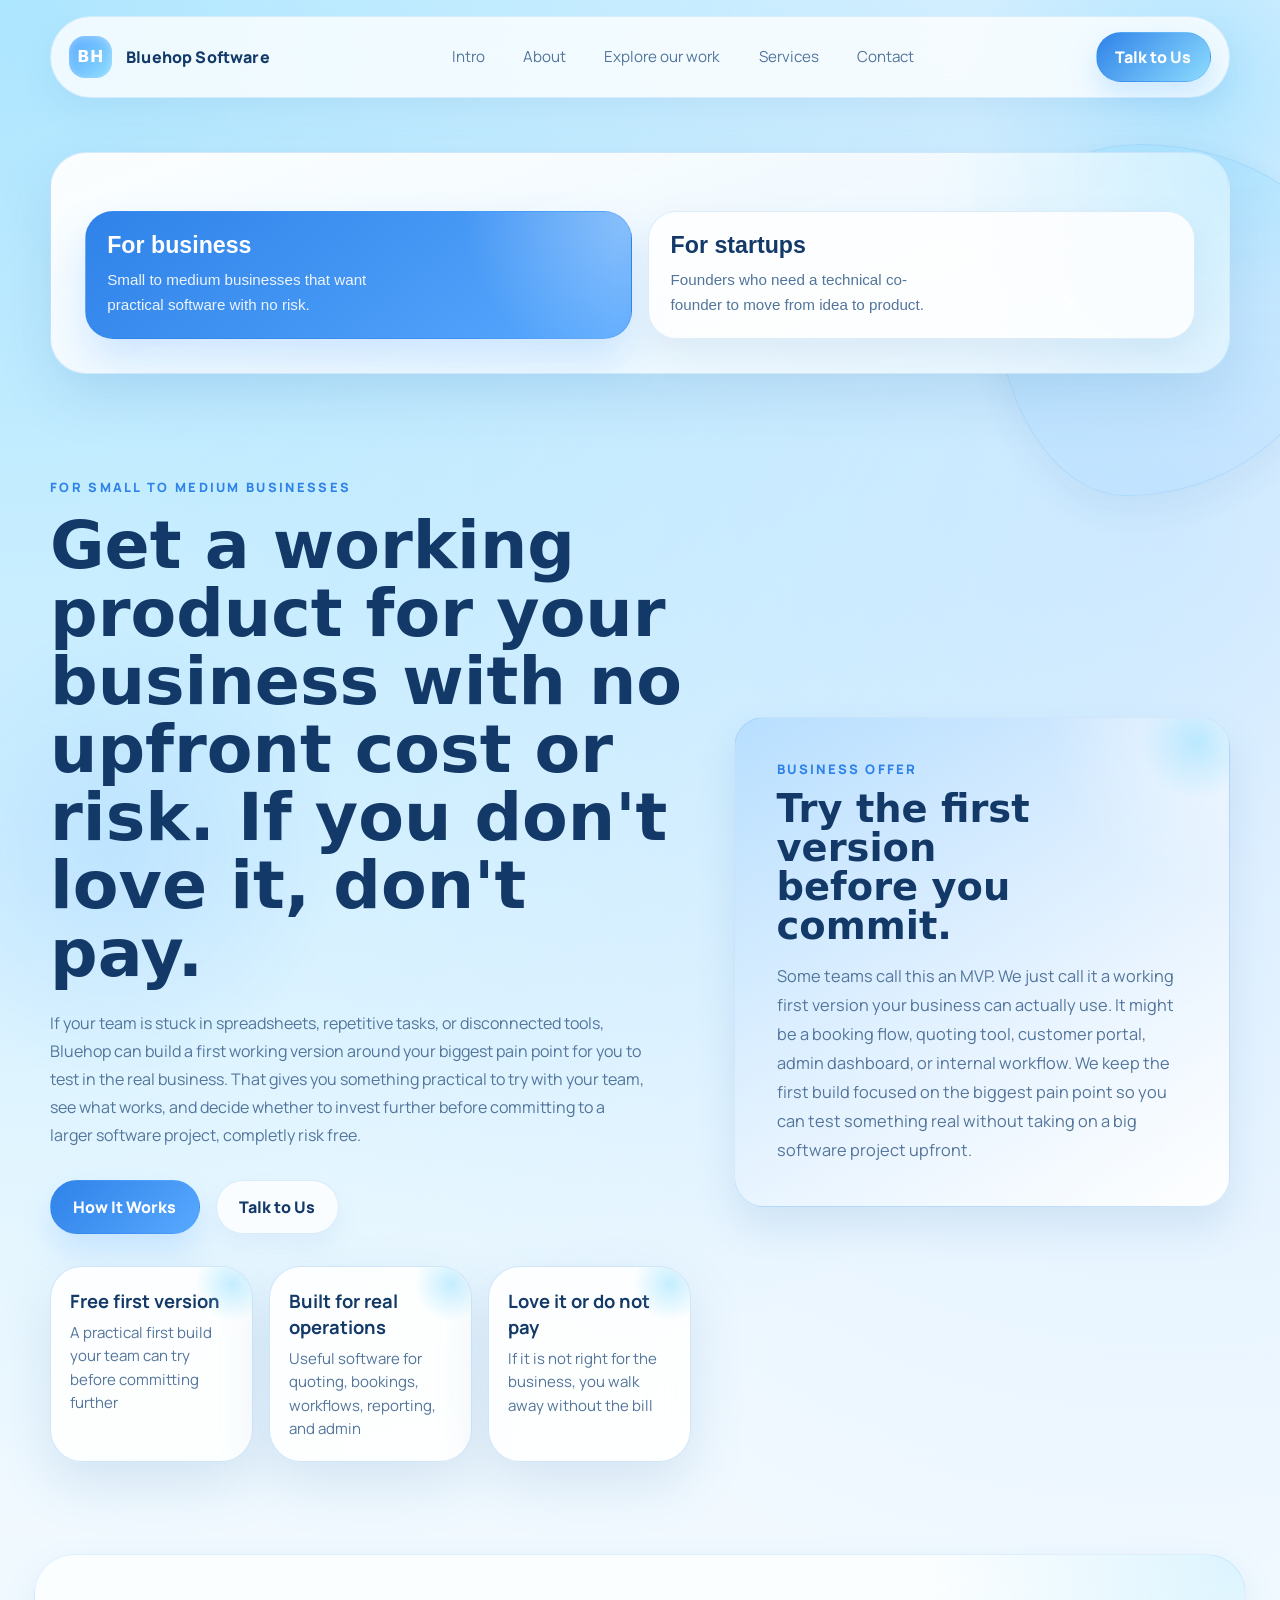
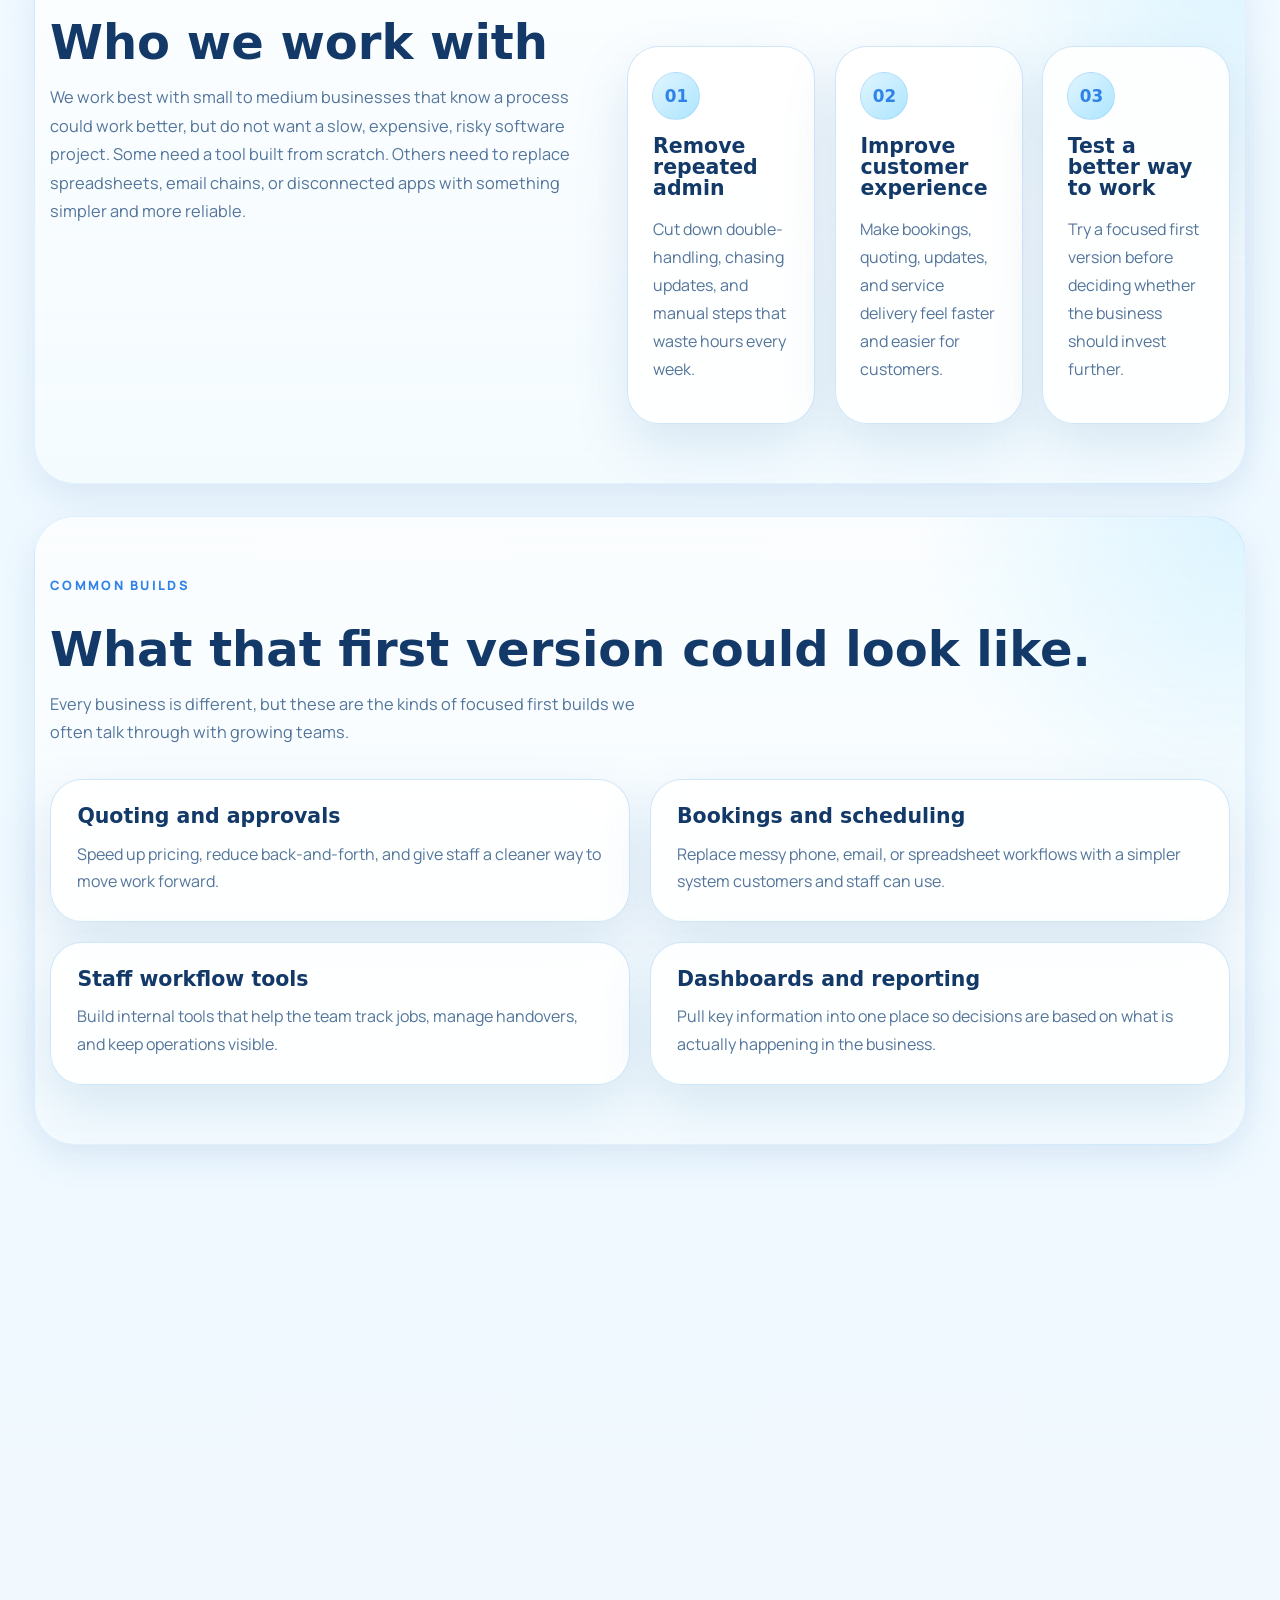
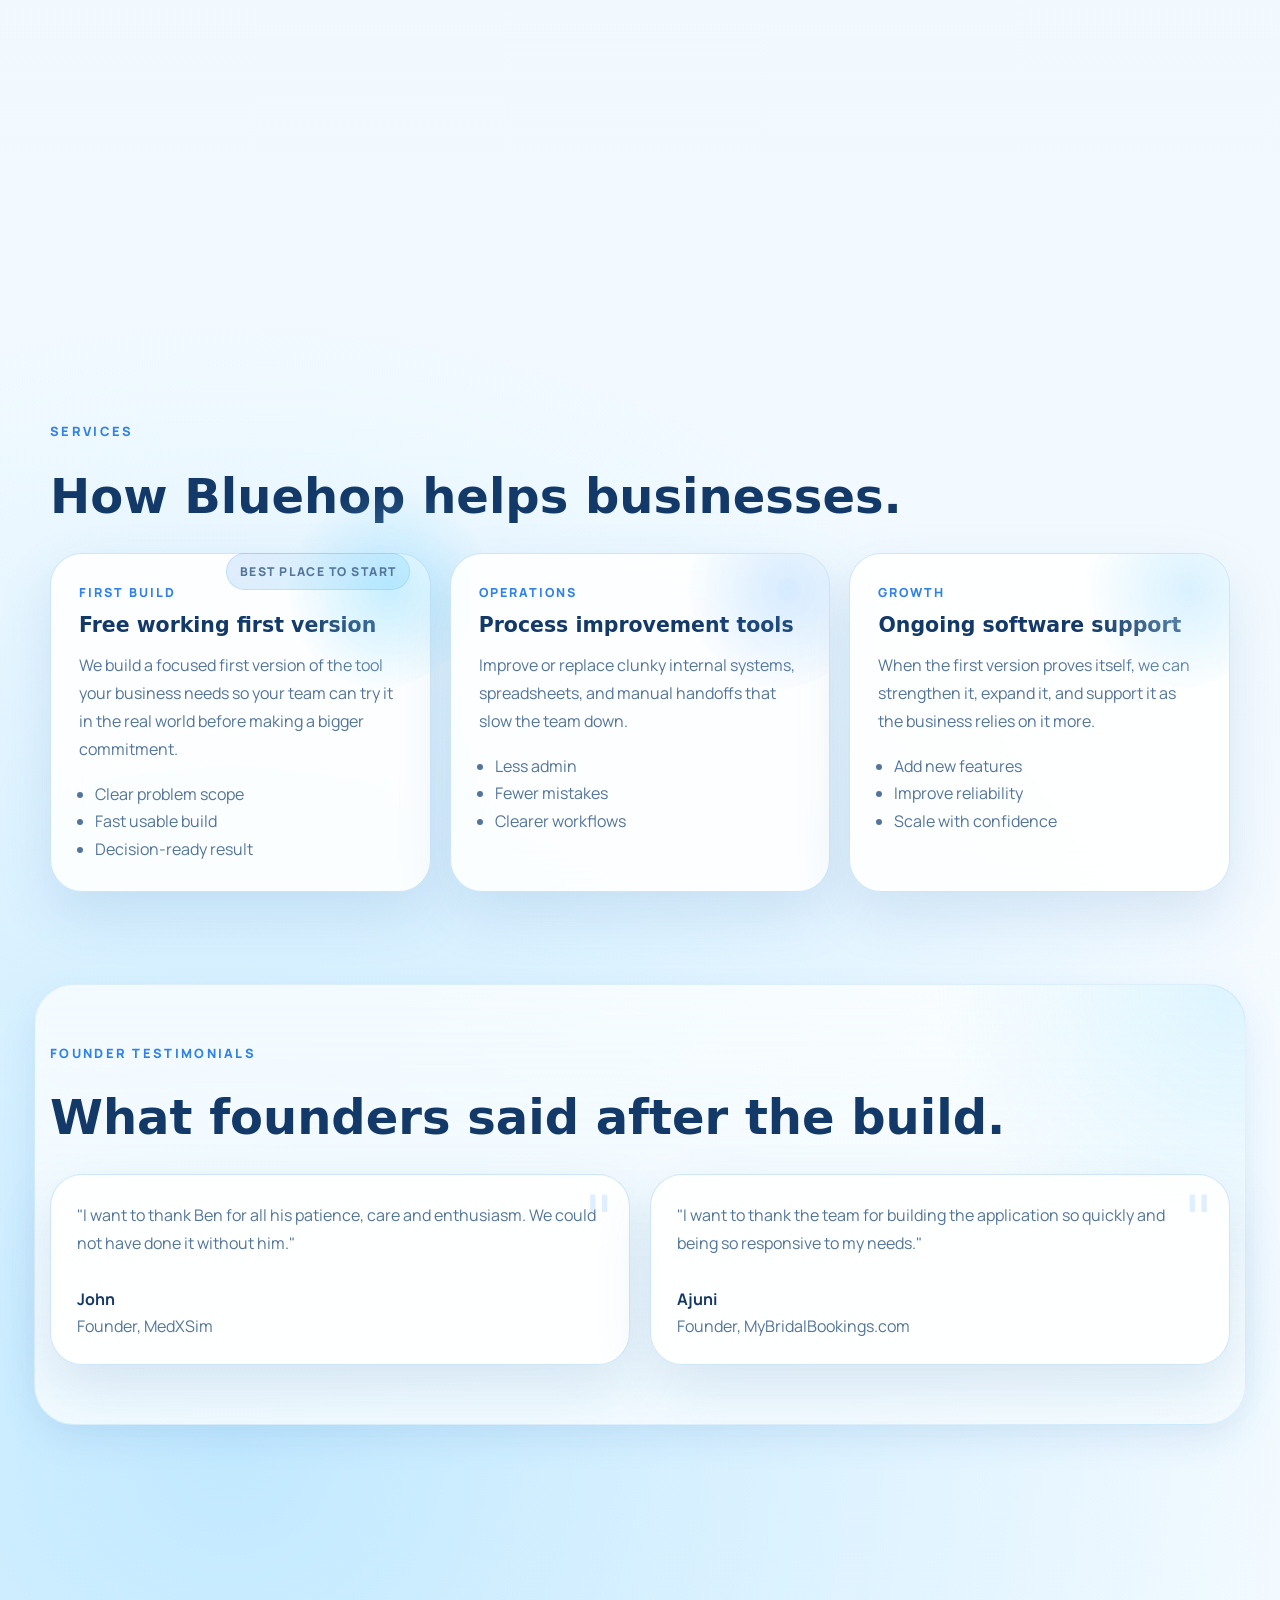
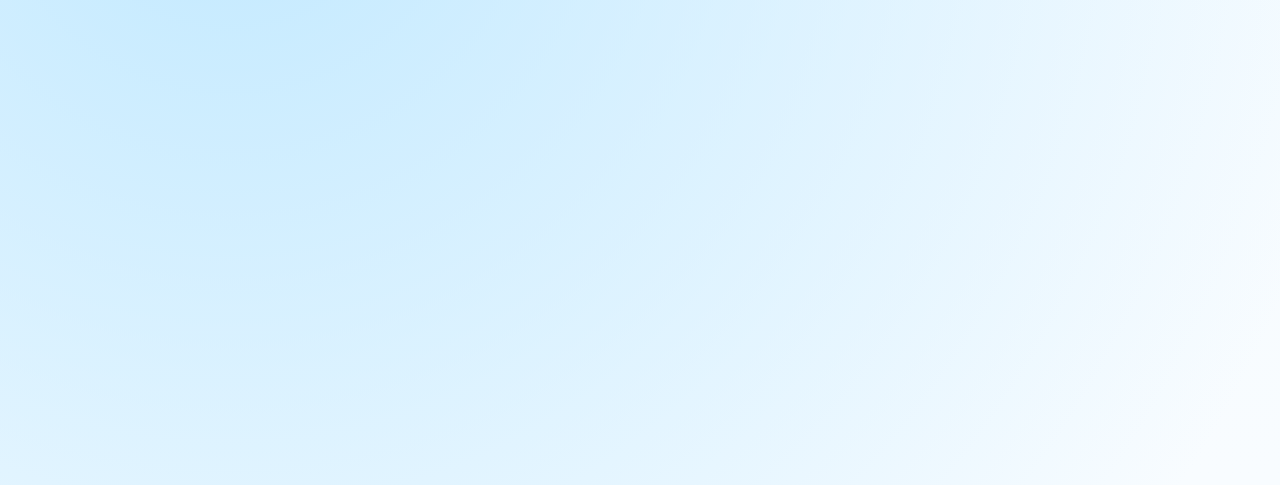
==== commit 848c5dc1: "new pic" ====
--- a/index.html
+++ b/index.html
@@ -496,7 +496,7 @@
 
             <article class="founder-tile">
               <div class="founder-photo founder-photo-placeholder" aria-hidden="true">
-                <span class="founder-photo-initials">AC</span>
+                <img class="founder-photo-image" src="ajuni.png" alt="Portrait of co-founder Ben Hopkins">
               </div>
 
               <div class="founder-bio">
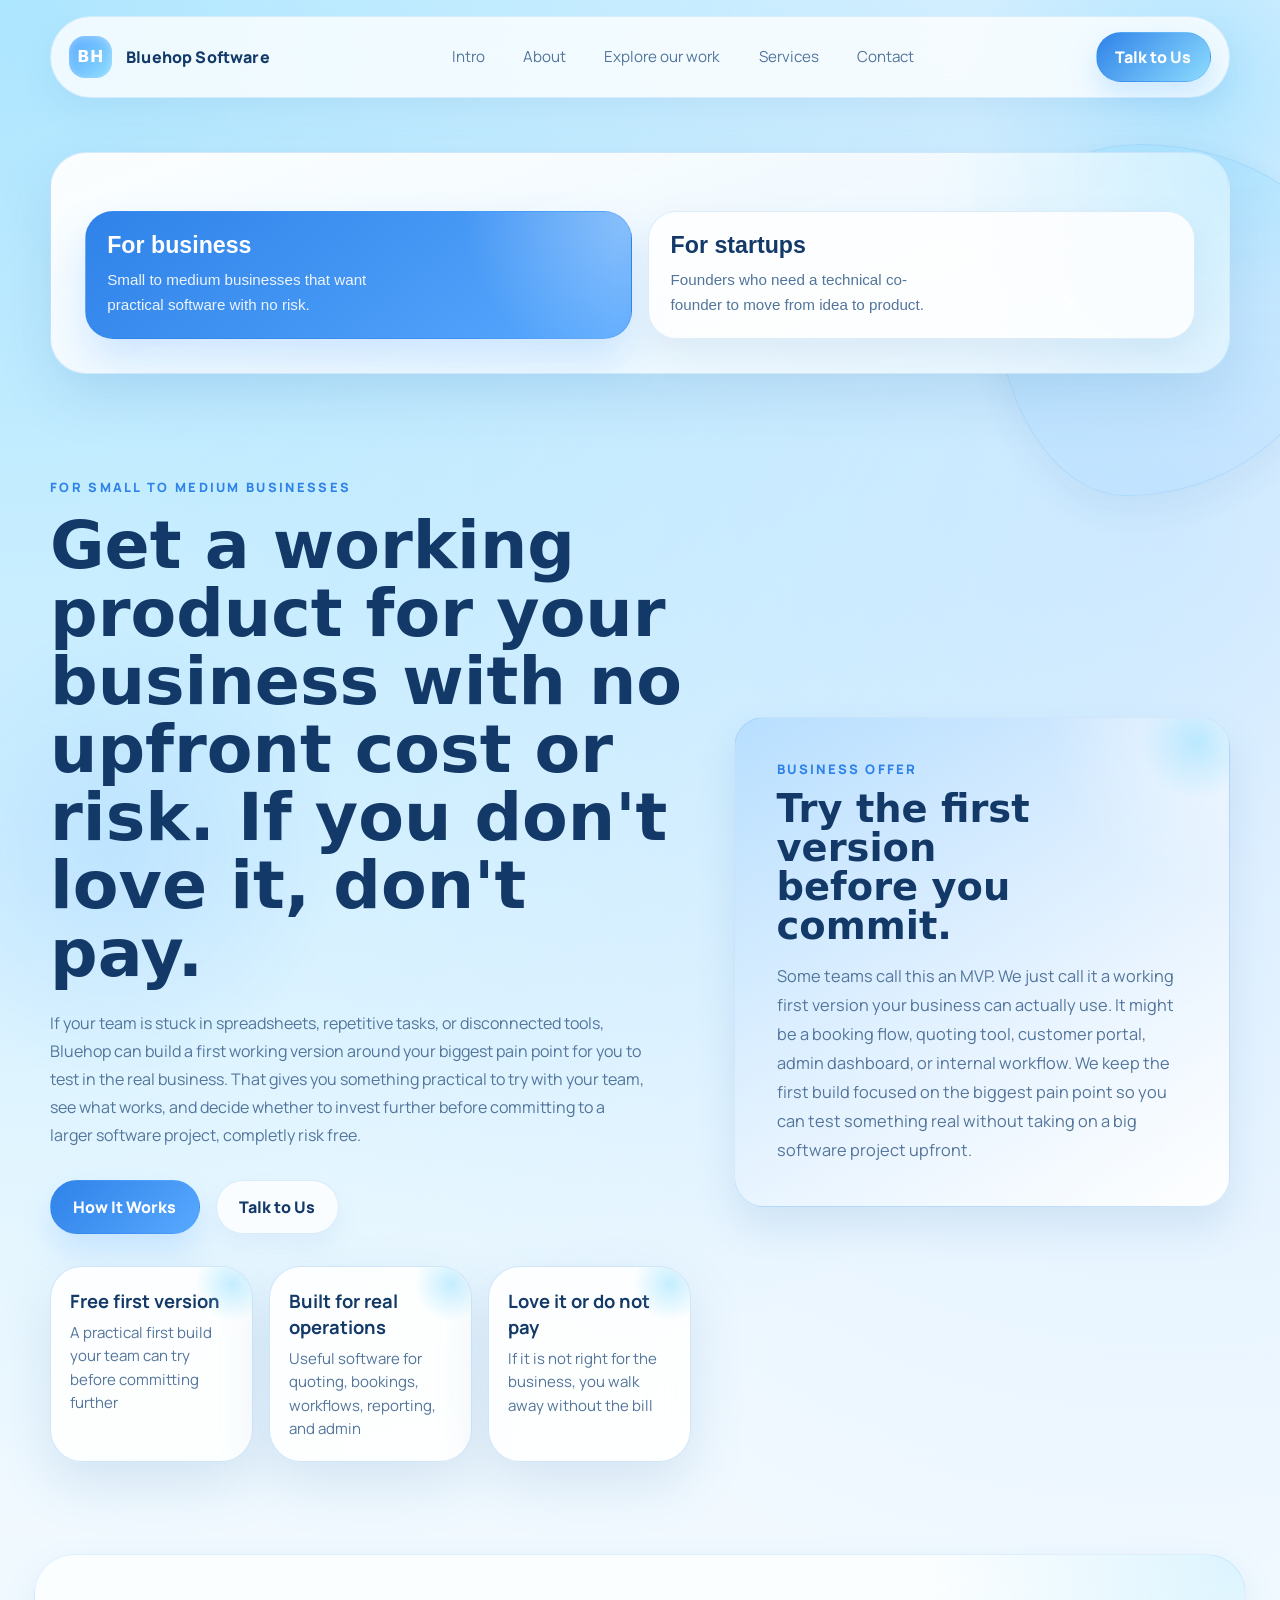
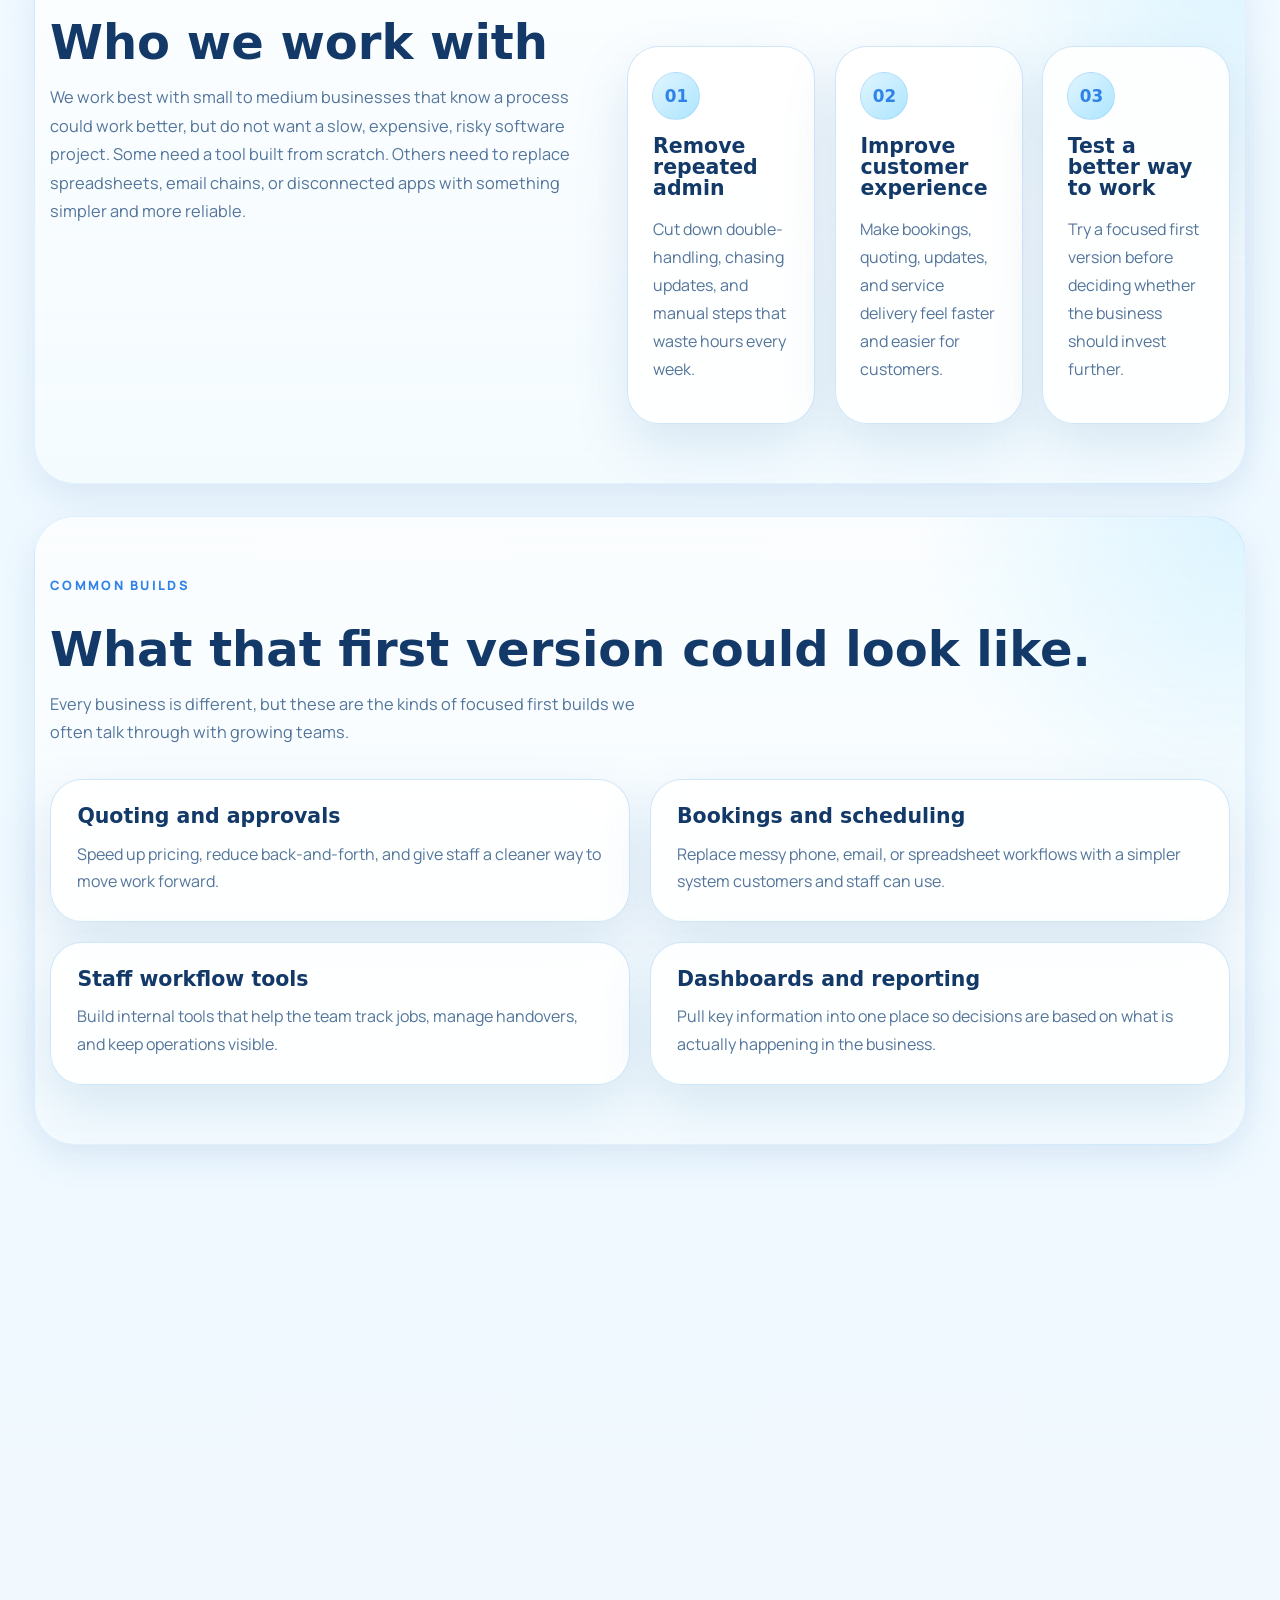
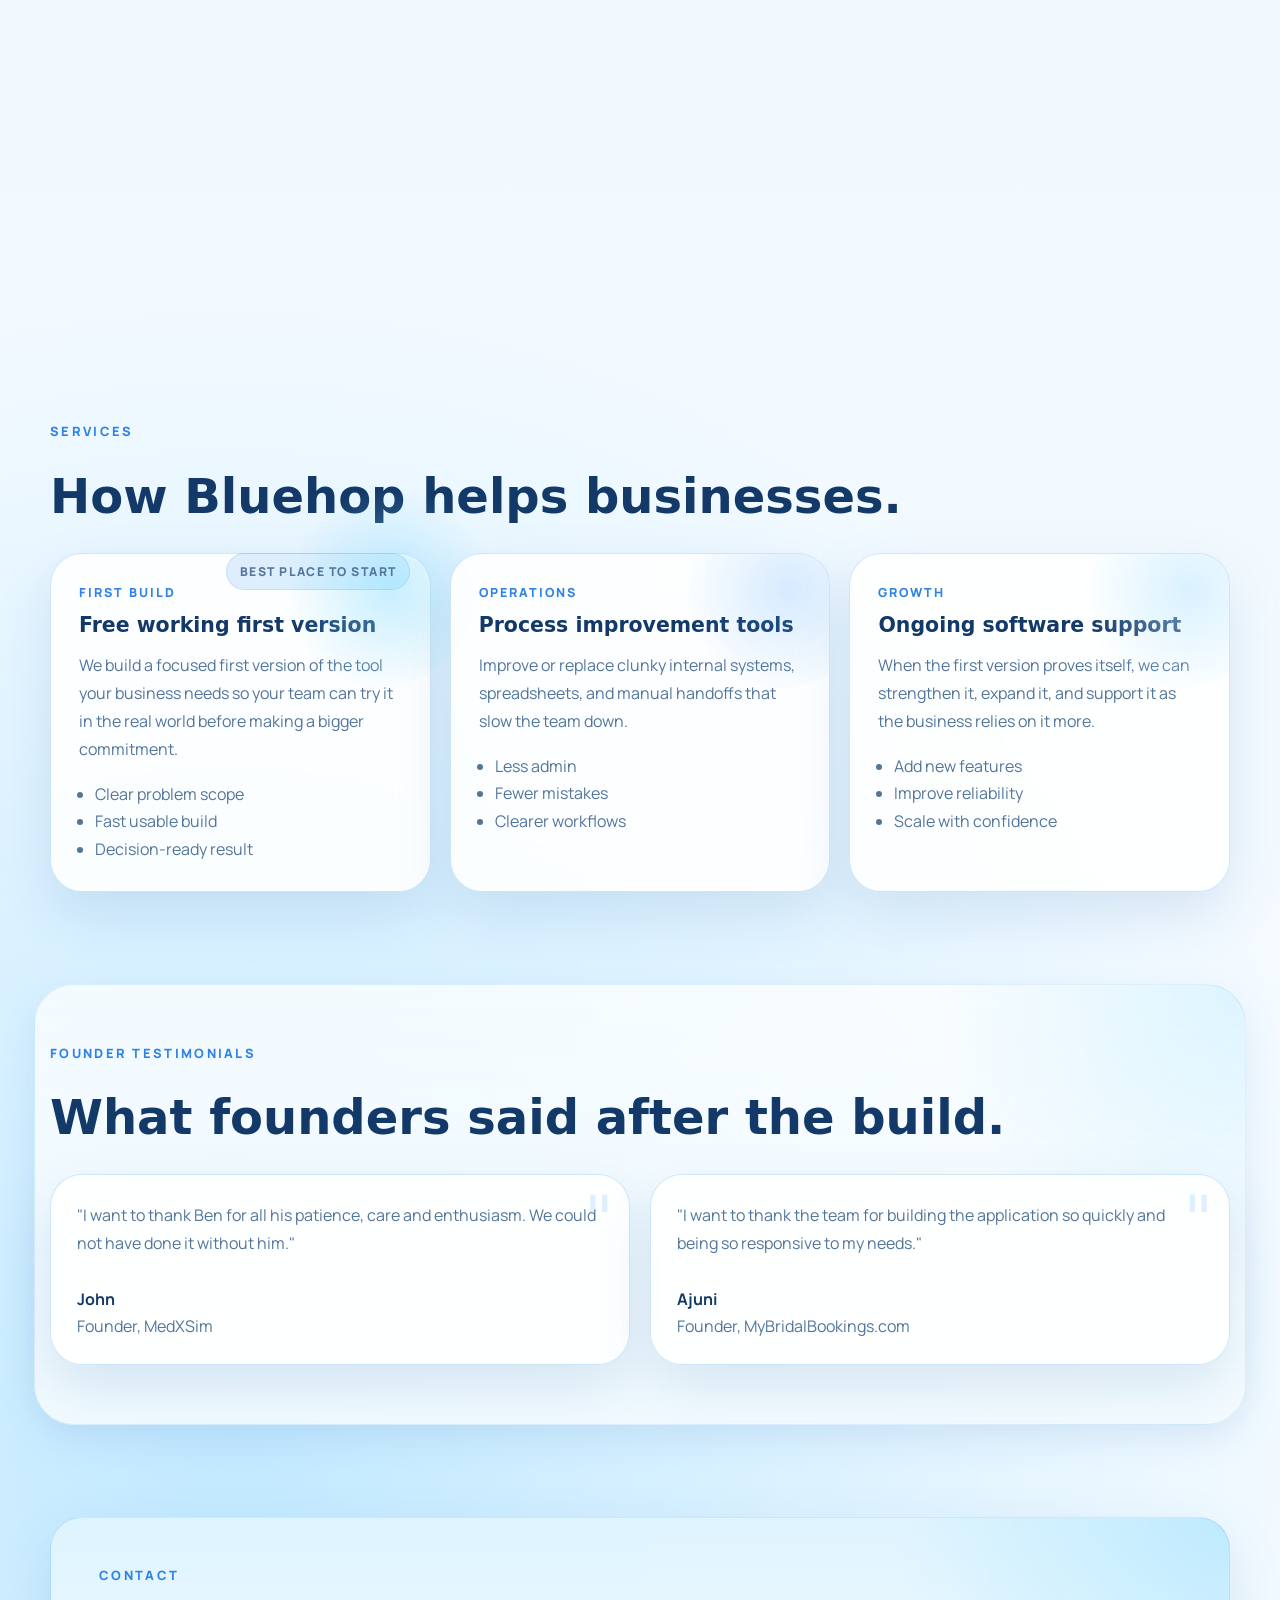
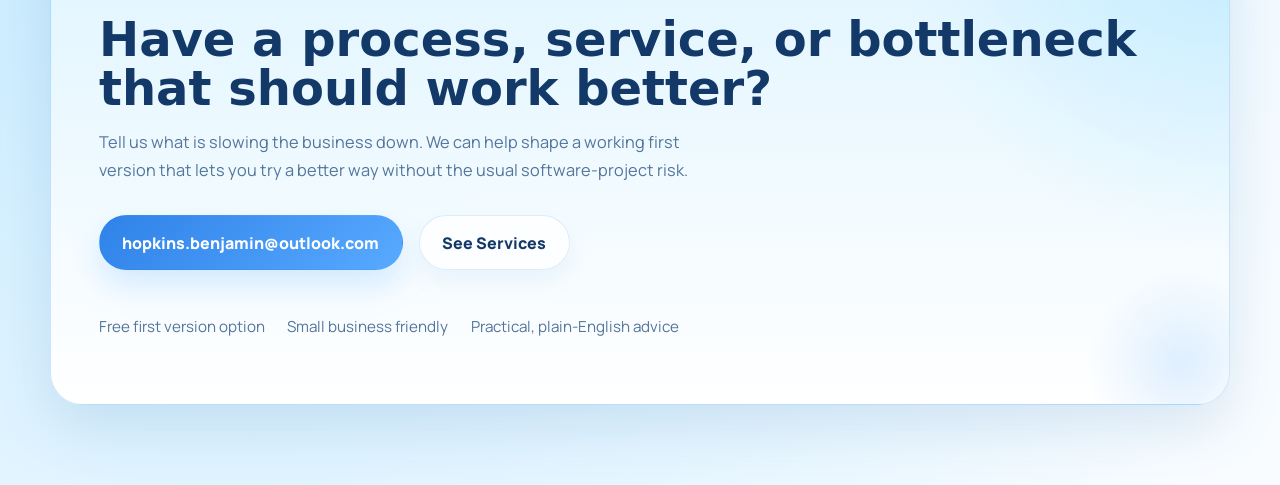
==== commit 43aea487: "pic" ====
--- a/index.html
+++ b/index.html
@@ -605,7 +605,7 @@
                 "I want to thank the team for building the application so quickly and being so responsive to my needs."
               </p>
               <div>
-                <strong>Ajuni</strong>
+                <strong>June</strong>
                 <span>Founder, MyBridalBookings.com</span>
               </div>
             </article>
